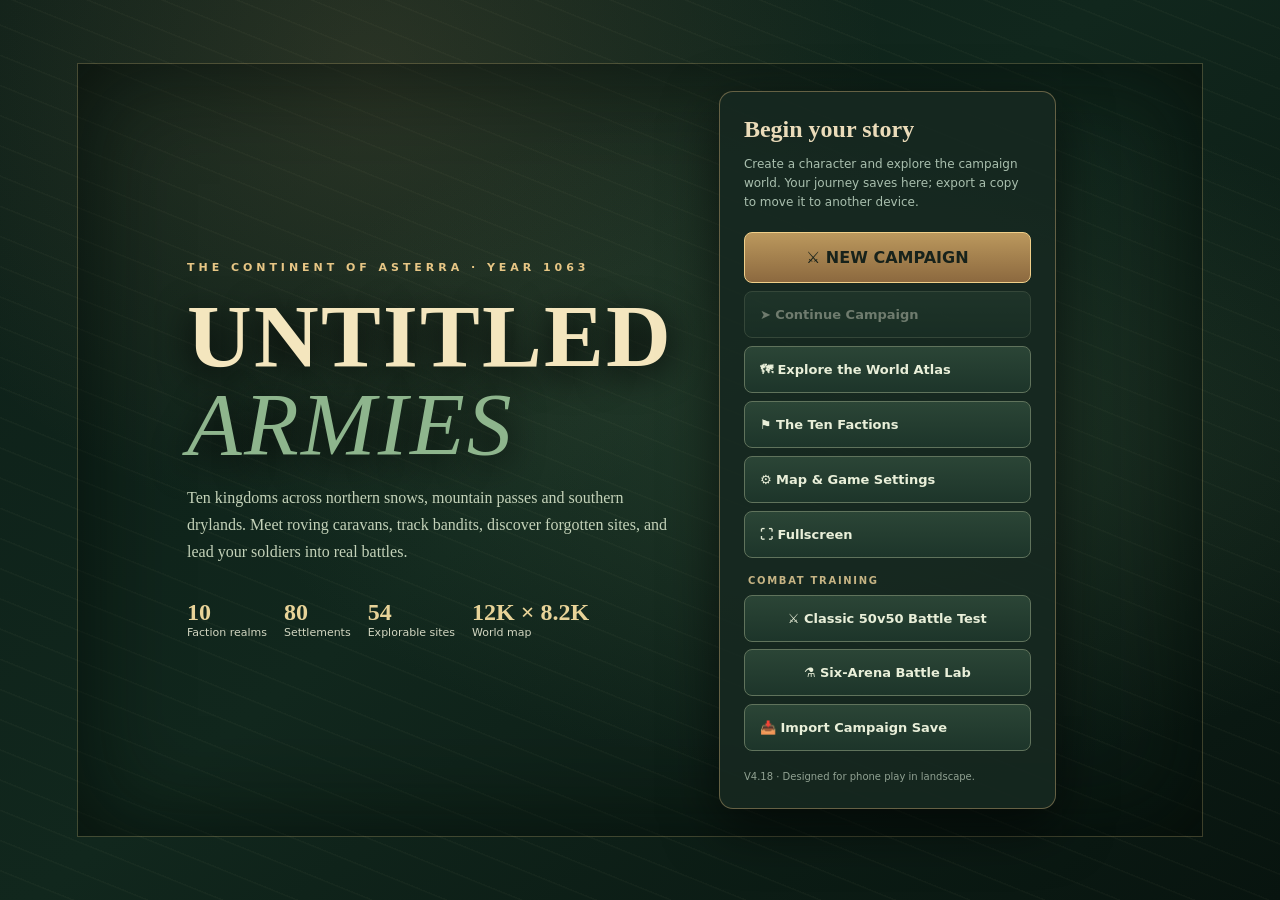
==== index.html @ dff5913a "V4.18 · index.html" ====
<!doctype html>
<html lang="en">
<head>
<meta charset="utf-8">
<meta name="viewport" content="width=device-width,initial-scale=1,maximum-scale=1,user-scalable=no,viewport-fit=cover">
<meta name="theme-color" content="#091512">
<meta name="description" content="Untitled Armies: a medieval campaign sandbox. Explore the vast continent of Asterra, meet ten factions, recruit and upgrade faction troops, and build your legend.">
<title>Untitled Armies — Asterra Campaign · V4.18</title>
<link rel="stylesheet" href="campaign.css?v=4.18">
</head>
<body>
<div id="rotateNotice" role="status" aria-live="polite">
 <div class="rotate-phone" aria-hidden="true">▱<span>↻</span></div>
 <strong>Turn your phone sideways</strong>
 <p>Untitled Armies is designed to be played in landscape.</p>
</div>
<div id="game" class="hidden">
 <header class="topbar">
   <div class="brand"><span class="crest">⚔</span><div><strong>UNTITLED ARMIES</strong><small>ASTERRA CAMPAIGN · V4.18</small></div></div>
  <div class="top-center">
   <div class="chip">📜 <b id="hudDay">Day 1 · 08:00</b></div>
   <div class="chip">⚑ <b id="hudRegion">Valdorian Kingdom</b></div>
   <div class="chip">⚔ <b id="hudParty">8/75</b></div>
   <div class="chip">🪙 <b id="hudGold">900</b></div>
   <div class="chip">🍞 <b id="hudFood">22</b></div>
  </div>
  <div class="actions">
   <button class="btn small" id="btnSidebar" title="Toggle character and army sidebar">☷</button>
   <button class="btn small" id="btnInspect" title="Toggle place information">⚑</button>
   <button class="btn small" id="btnSave">💾 Save</button>
   <button class="btn small" id="mapFullscreen" type="button" aria-label="Enter fullscreen" aria-pressed="false" title="Enter fullscreen">⛶</button>
   <button class="btn primary small" id="btnMenu">☰ Menu</button>
  </div>
 </header>
 <div class="layout">
  <aside id="sidebar" class="sidebar mobile-hide" aria-label="Your character and army">
   <div class="section-caption">THE TRAVELER</div>
   <div class="hero-card">
    <div class="hero-icon" id="charAvatar">⚜</div>
    <div class="hero-name" id="charName">Wanderer</div>
    <div class="hero-sub" id="charCulture">Level 1 · Kingdom of Valdoria</div>
    <div class="bar"><div class="bar-fill" id="healthBar"></div></div>
    <div class="hero-sub">Health <span id="healthLabel">100/100</span></div>
    <div class="statgrid">
     <div class="stat"><div class="stat-label">🪙 Denars</div><div class="stat-value" id="statGold">900</div></div>
     <div class="stat"><div class="stat-label">🍞 Provisions</div><div class="stat-value" id="statFood">22</div></div>
     <div class="stat"><div class="stat-label">⚑ Renown</div><div class="stat-value" id="statRenown">0</div></div>
     <div class="stat"><div class="stat-label">⚔ Troops</div><div class="stat-value" id="statParty">8</div></div>
     <div class="stat"><div class="stat-label">♥ Morale</div><div class="stat-value" id="statMorale">65</div></div>
    </div>
   </div>
   <button class="btn wide" id="btnCharacter">♙ Character</button>
   <button class="btn wide" id="btnParty">⚔ Manage Party & Upgrades</button>
   <button class="btn wide" id="btnFactions">🏰 Ten Kingdoms & Troop Trees</button>
   <div class="section-caption">YOUR ARMY</div>
   <ul id="partyRoster" class="party-list"></ul>
   <div class="section-caption">YOUR FIRST QUEST</div>
   <div class="eventbox"><b>📜 The road to renown</b><p id="questText">Recruit three volunteers.</p></div>
   <div class="section-caption">ACTIVE CONTRACTS</div><div id="contractsText" class="contract-minis">No contracts. Visit a town to find work.</div>
   <div class="section-caption">CHRONICLE</div>
   <ul class="log-list" id="logList"></ul>
   <p class="sidebar-note">Your soldiers retain their faction's troop templates. Founding your own faction and editing its troop tree will come in a future campaign update.</p>
  </aside>
  <main class="mapwrap" id="mapWrap" aria-label="Explorable continent map">
   <canvas id="worldCanvas" aria-label="Interactive map of Asterra. Tap a destination to travel, drag to pan, or pinch to zoom." role="img"></canvas>
   <div class="map-top">
    <div class="location-chip" id="mapCoordinates">Asterra · Explore the world</div>
    <div class="map-help">Click to select a city or set a route. Drag to pan. Scroll to zoom. <span class="keyhint">W</span><span class="keyhint">A</span><span class="keyhint">S</span><span class="keyhint">D</span> move.</div>
   </div>
   <div class="map-bottom" id="travelText">Tap to travel · Drag to pan · Pinch to zoom</div>
   <div class="map-controls">
    <button class="iconbtn" id="btnZoomIn" title="Zoom in">＋</button>
    <button class="iconbtn" id="btnZoomOut" title="Zoom out">−</button>
    <button class="iconbtn" id="btnCenter" title="Center on your character">◎</button>
    <button class="iconbtn" id="btnOverview" title="See the full continent">▦</button>
   </div>
  </main>
  <aside id="inspector" class="inspector mobile-hide" aria-label="Selected place or party">
   <div class="section-caption">THE LAND BEFORE YOU</div>
   <div id="inspectorContent"><h2>Welcome to Asterra</h2><p>Select a location to inspect it and travel there.</p></div>
   <div class="section-caption">CONTINENT MAP</div>
   <div id="minimapHolder"><canvas id="minimap" width="260" height="170" aria-label="Continent overview, click to move the camera"></canvas><div class="legend">Gold dot: you · Colored dots: faction capitals</div></div>
   <div class="section-caption">TIME & ORDERS</div>
    <div class="time-controls" aria-label="World time controls">
     <button class="btn" id="hudPause">▶ Wait here</button>
     <button class="btn speed-choice" data-speed="1" aria-label="Wait here at 1× speed" aria-pressed="false">1×</button><button class="btn speed-choice" data-speed="2" aria-label="Wait here at 2× speed" aria-pressed="false">2×</button><button class="btn speed-choice" data-speed="4" aria-label="Wait here at 4× speed" aria-pressed="false">4×</button>
    </div>
   <button class="btn" id="mapNearest">🏰 Nearest Settlement</button>
   <button class="btn" id="mapDiscover">✦ Nearby Discovery</button>
   <button class="btn" id="mapFaction">⚑ Faction Atlas</button>
   <p class="subtle">Click roaming parties to pursue them as they move. At close range, you can talk, trade or enter battle. Ruins, shrines and camps reward exploration.</p>
  </aside>
 </div>
 <div class="footer-hint">KINGDOM STANDING · LIVING ROADS · COMMAND ARMIES · PHONE LANDSCAPE · ASTERRA CAMPAIGN V4.18 · <a href="classic.html?v=4.18">Classic Combat</a> · <a href="lab.html">Battle Lab</a></div>
</div>
<div id="toast" class="toast hidden" role="status" aria-live="polite"></div>
<section id="screenMenu" class="overlay" aria-label="Main menu">
 <div class="menu-bg"></div>
 <div class="menu-screen">
  <div>
   <div class="menu-eyebrow">THE CONTINENT OF ASTERRA · YEAR 1063</div>
   <h1>UNTITLED<br><i>ARMIES</i></h1>
   <p class="menu-intro">Ten kingdoms across northern snows, mountain passes and southern drylands. Meet roving caravans, track bandits, discover forgotten sites, and lead your soldiers into real battles.</p>
   <div class="menu-summary">
    <div><strong>10</strong>Faction realms</div>
    <div><strong>80</strong>Settlements</div>
    <div><strong>54</strong>Explorable sites</div>
    <div><strong>12K × 8.2K</strong>World map</div>
   </div>
  </div>
  <div class="menu-box">
   <h2>Begin your story</h2>
   <p>Create a character and explore the campaign world. Your journey saves here; export a copy to move it to another device.</p>
   <button id="menuNew" class="btn primary">⚔ NEW CAMPAIGN</button>
   <button id="menuContinue" class="btn" disabled>➤ Continue Campaign</button>
   <button id="menuAtlas" class="btn">🗺 Explore the World Atlas</button>
   <button id="menuFactions" class="btn">⚑ The Ten Factions</button>
   <button id="menuOptions" class="btn">⚙ Map & Game Settings</button>
   <button id="menuFullscreen" class="btn" type="button" aria-pressed="false">⛶ Fullscreen</button>
   <div class="section-caption">COMBAT TRAINING</div>
   <a href="classic.html?v=4.18" class="btn" style="text-decoration:none;display:block;text-align:center;margin:7px 0">⚔ Classic 50v50 Battle Test</a>
   <a href="lab.html" class="btn" style="text-decoration:none;display:block;text-align:center;margin:7px 0">⚗ Six-Arena Battle Lab</a>
   <button id="menuImport" class="btn">📥 Import Campaign Save</button>
   <div class="menu-foot">V4.18 · Designed for phone play in landscape.</div>
  </div>
 </div>
</section>
<section id="screenCreate" class="overlay hidden" aria-label="Create your character">
 <div class="modal create-modal" role="dialog" aria-modal="true" aria-labelledby="createTitle">
  <header class="create-heading">
   <h2 id="createTitle">Create your character</h2>
   <button class="close" id="createCancel" type="button" aria-label="Back to menu">×</button>
  </header>
  <div class="create-layout">
   <div class="create-identity">
    <label for="newName">Name<input id="newName" type="text" maxlength="28" autocomplete="off" value="Wanderer"></label>
    <label for="newAge">Age<input id="newAge" type="number" inputmode="numeric" min="18" max="75" step="1" value="26"></label>
    <label class="create-wide" for="originSelect">Homeland<select id="originSelect"></select></label>
    <label class="create-wide" for="backgroundSelect">Background
     <select id="backgroundSelect">
      <option value="wanderer">Wanderer</option>
      <option value="soldier">Former Soldier</option>
      <option value="merchant">Merchant Apprentice</option>
     </select>
    </label>
   </div>
   <div class="create-appearance">
    <div class="create-preview">
     <div id="createPortrait" class="create-portrait-preview" aria-label="Portrait preview"></div>
     <small id="createPortraitAge"></small>
    </div>
    <div class="create-appearance-options">
     <label for="newSkin">Skin tone<select id="newSkin"></select></label>
     <label for="newHair">Hair color<select id="newHair"></select></label>
     <label for="newHairStyle">Hairstyle<select id="newHairStyle"></select></label>
    </div>
   </div>
  </div>
  <footer class="create-actions">
   <button class="btn" id="randomizeAppearance" type="button">Randomize appearance</button>
   <button class="btn primary" id="createStart" type="button">Enter the World ⚔</button>
  </footer>
 </div>
</section>
<section id="screenEncounter" class="overlay hidden" aria-label="Party encounter">
 <div class="modal encounter-modal" role="dialog" aria-modal="true" aria-labelledby="encounterName">
  <div class="smallcaps">THE ROADS OF ASTERRA · ENCOUNTER</div>
  <h2 id="encounterName">Travelers ahead</h2>
  <p id="encounterIntro">You have met another party on the road.</p>
  <div class="encounter-rosters" id="encounterRoster">
   <div class="encounter-army"><span class="smallcaps">YOUR COMPANY</span><strong id="encounterOwnCount">8 soldiers</strong><p id="encounterOwnDetail"></p></div>
   <div class="encounter-army hostile"><span class="smallcaps">THE OTHER PARTY</span><strong id="encounterEnemyCount">Bandits</strong><p id="encounterEnemyDetail"></p></div>
  </div>
  <dl id="encounterNobleDetails" class="encounter-noble-details" aria-label="Noble details" hidden>
   <div><dt>Role</dt><dd id="encounterNobleRole"></dd></div>
   <div><dt>Status</dt><dd id="encounterNobleStatus"></dd></div>
   <div><dt>Favor</dt><dd id="encounterNobleFavor"></dd></div>
  </dl>
  <div id="encounterDialogue" class="eventbox" role="status"><b>They await your decision.</b><p>Speak with them, fight, or leave.</p></div>
  <div class="encounter-actions">
   <button class="btn primary" id="encounterDeploy">◇ Plan deployment</button>
   <button class="btn danger" id="encounterFight">⚔ Quick Start</button>
   <button class="btn" id="encounterTalk">💬 Speak to their leader</button>
   <button class="btn" id="encounterNobleRoads" type="button" hidden>Ask about roads</button>
   <button class="btn" id="encounterTrade">🪙 Offer to trade</button>
   <button class="btn" id="encounterLeave">↩ Leave peacefully</button>
  </div>
 </div>
</section>
<section id="screenAftermath" class="overlay hidden" aria-label="Battle aftermath">
 <div class="modal">
  <div class="smallcaps">THE AFTERMATH · ASTERRA CAMPAIGN</div>
  <h2 id="aftermathTitle">The battle has ended</h2>
  <div id="aftermathDetails" class="eventbox"></div>
  <div class="modal-actions">
   <button class="btn primary" id="aftermathContinue">↩ Return to the Campaign Map</button>
   <button class="btn hidden" id="aftermathInn" type="button">Visit the inn</button>
  </div>
 </div>
</section>
<section id="screenAtlas" class="overlay hidden" aria-label="World Atlas">
 <div class="modal large atlas-modal">
  <button class="close" id="atlasClose" aria-label="Close world atlas">×</button>
  <div class="smallcaps">ASTERRA · THE NATURAL WORLD</div>
  <h2>A Continent Shaped by Climate &amp; History</h2>
  <p>The far north is cold, the central valleys are temperate, and the southern interior is warmer and drier. Mountains create rain shadows; rivers descend through the lowlands, and trade roads seek valleys and crossings.</p>
  <div class="atlas-frame"><canvas id="atlasCanvas" aria-label="Overview of Asterra, with ten factions, natural terrain, rivers and trade routes"></canvas></div>
  <div class="atlas-controls">
   <div class="atlas-hint">Colored banners mark faction capitals. Drag to pan; scroll to zoom. Roads follow valleys and river crossings.</div>
   <button class="btn small" id="atlasZoomIn" title="Zoom atlas in">＋</button>
   <button class="btn small" id="atlasZoomOut" title="Zoom atlas out">−</button>
   <button class="btn small" id="atlasReset" title="Show entire continent">◎ Full Map</button>
  </div>
 </div>
</section>
<section id="screenFactions" class="overlay hidden" aria-label="Faction encyclopedia">
 <div class="modal large">
  <button class="close" id="factionsClose" aria-label="Close factions">×</button>
  <div class="smallcaps">THE ATLAS OF ASTERRA</div>
  <h2>Ten realms. Ten military traditions.</h2>
  <p>Every realm begins at peace. Trade compacts, border incidents, alliances and wars can reshape the campaign over time. Select a faction to inspect its troops and foreign affairs.</p>
  <div id="factionGrid" class="factions-grid"></div>
  <div id="factionDetail" class="faction-details"></div>
 </div>
</section>
<section id="screenOptions" class="overlay hidden" aria-label="Map settings">
 <div class="modal">
  <button class="close" id="optionsClose" aria-label="Close map options">×</button>
  <h2>Map Settings</h2>
  <p>Choose how you see the world. Changes are saved with your current campaign.</p>
  <label class="switch">Faction borders <input type="checkbox" id="optBorders" checked></label>
  <label class="switch">Settlement labels <input type="checkbox" id="optLabels" checked></label>
  <label class="switch">Road networks <input type="checkbox" id="optRoads" checked></label>
  <label class="switch">Continent minimap <input type="checkbox" id="optMinimap" checked></label>
  <label class="switch">Follow your character while traveling <input type="checkbox" id="optFollow" checked></label>
  <div class="modal-actions"><button class="btn primary" id="optionsApply">Apply Settings</button></div>
 </div>
</section>
<section id="screenPause" class="overlay hidden" aria-label="Campaign menu">
 <div class="modal">
  <div class="smallcaps">PAUSED · UNTITLED ARMIES</div>
  <h2>Campaign Menu</h2>
  <p>Your journey pauses while this menu is open. Save, export or restore a backup, import a campaign from another device, adjust settings, or return to the title screen.</p>
  <div class="modal-actions"><button class="btn primary" id="pauseResume">▶ Resume Campaign</button><button class="btn" id="pauseSave">💾 Save Campaign</button></div>
  <div class="modal-actions"><button class="btn" id="exportSave">📤 Export Save</button><button class="btn" id="importSave">📥 Import Save</button></div>
  <div class="modal-actions"><button class="btn" id="restoreBackup">↶ Restore Previous Save</button><button class="btn" id="restoreOlderBackup">↶ Restore Older Backup</button></div>
  <div class="modal-actions"><button class="btn" id="pauseOptions">⚙ Map Settings</button><button class="btn" id="pauseMenu">🏰 Main Menu</button></div>
  <div class="eventbox"><b>Combat training</b><p>Practice with the same battle rules as your campaign.</p><a href="classic.html?v=4.18">Classic 50v50</a> · <a href="lab.html">Six-Arena Lab</a></div>
 </div>
</section>
<section id="screenParty" class="overlay hidden" aria-label="Your party">
 <div class="modal party-management-modal">
  <button class="close" id="partyClose" aria-label="Close party">×</button>
  <div class="smallcaps">YOUR COMPANIONS IN ARMS</div>
  <h2>Manage Party</h2>
  <div class="party-management-layout">
   <div id="partyModalContent" aria-label="Company readiness and troop training"></div>
   <section class="management-pane" id="partyPrisoners" aria-labelledby="partyPrisonersHeading" hidden>
    <h3 id="partyPrisonersHeading">Prisoners</h3>
    <div id="partyPrisonerList" class="management-list"></div>
    <p id="partyPrisonerNotice" class="management-notice" role="status"></p>
   </section>
  </div>
  <div class="modal-actions"><button class="btn" id="modalCharacter">♙ Character</button><button class="btn" id="modalArmory">⚒ Weapon designer</button></div>
 </div>
</section>
<section id="screenArmory" class="overlay hidden" aria-label="Weapon designer">
 <div class="modal armory-modal" role="dialog" aria-modal="true" aria-labelledby="armoryHeading">
  <button class="close" id="armoryClose" type="button" aria-label="Close weapon designer">×</button>
  <h2 id="armoryHeading">Weapon designer</h2>
  <div class="armory-layout">
   <div class="armory-fields">
    <label>Realm<select id="armoryFaction"></select></label>
    <label>Troop type<select id="armoryTier"></select></label>
    <label>Weapon<select id="armoryWeapon"></select></label>
    <label>Style<select id="armoryStyle"></select></label>
    <label class="armory-name">Name<input id="armoryName" maxlength="32" autocomplete="off" placeholder="Use the weapon name"></label>
   </div>
   <div class="armory-preview" id="armoryPreview" aria-live="polite"></div>
  </div>
  <div class="modal-actions">
   <button class="btn" id="armoryGenerate" type="button">Generate</button>
   <button class="btn" id="armoryReset" type="button">Restore standard</button>
   <button class="btn primary" id="armorySave" type="button">Assign weapon</button>
  </div>
 </div>
</section>
<section id="screenCharacter" class="overlay hidden" aria-label="Character information">
 <div class="modal">
  <button class="close" id="characterClose" aria-label="Close character">×</button>
  <div class="smallcaps">THE MAKING OF A LEGEND</div>
  <h2>Character</h2>
  <div id="characterModalContent"></div>
  <section id="characterForgedWeapons" class="smithy-arsenal" aria-label="Custom weapons" hidden></section>
  <div class="modal-actions"><button class="btn" id="modalParty">⚔ Army & Upgrades</button></div>
 </div>
</section>
<section id="screenTown" class="overlay hidden" aria-label="Settlement visit">
 <div class="modal large town-modal" role="dialog" aria-modal="true" aria-labelledby="townName" aria-describedby="townDescription">
  <header class="town-heading">
   <div class="town-title-block"><div class="smallcaps" id="townFaction">SETTLEMENT</div><h2 id="townName">Town</h2></div>
   <button class="btn primary" id="townLeave" type="button">↩ Return to the road</button>
  </header>
  <p id="townDescription" class="subtle town-description"></p>
  <nav class="town-nav" role="tablist" aria-orientation="horizontal" aria-label="Town activities">
   <button class="town-nav-button is-active" id="townTabOverview" type="button" data-town-view="overview" role="tab" aria-selected="true" aria-controls="townPanelOverview">🏘 Overview</button>
   <button class="town-nav-button" id="townTabMarket" type="button" data-town-view="market" role="tab" aria-selected="false" aria-controls="townPanelMarket" tabindex="-1">🛒 Market</button>
   <button class="town-nav-button" id="townTabSmithy" type="button" data-town-view="smithy" role="tab" aria-selected="false" aria-controls="townPanelSmithy" tabindex="-1" hidden>⚒ Smithy</button>
   <button class="town-nav-button" id="townTabInn" type="button" data-town-view="inn" role="tab" aria-selected="false" aria-controls="townPanelInn" tabindex="-1">🍺 Inn</button>
   <button class="town-nav-button" id="townTabGarrison" type="button" data-town-view="garrison" role="tab" aria-selected="false" aria-controls="townPanelGarrison" tabindex="-1">🛡 Garrison</button>
   <button class="town-nav-button" id="townTabContracts" type="button" data-town-view="contracts" role="tab" aria-selected="false" aria-controls="townPanelContracts" tabindex="-1">📜 Contracts</button>
   <button class="town-nav-button" id="townTabNews" type="button" data-town-view="news" role="tab" aria-selected="false" aria-controls="townPanelNews" tabindex="-1">🗞 Local news</button>
  </nav>
  <div class="town-content">
   <section class="town-panel is-active" id="townPanelOverview" data-town-panel="overview" role="tabpanel" aria-labelledby="townTabOverview">
    <div class="town-overview">
     <section id="townPeople" aria-labelledby="townPeopleHeading" hidden>
      <h3 id="townPeopleHeading">People here</h3>
      <div id="townPeopleList" class="town-people-list"></div>
      <p id="townPeopleDialogue" class="town-people-dialogue" role="status"></p>
     </section>
     <div class="town-overview-services">
      <div class="town-services-heading"><h3>Town square</h3><span>Time stands still while you are here.</span></div>
      <div class="town-services" id="townServices" aria-label="Town square actions"></div>
     </div>
    </div>
   </section>
   <section class="town-panel" id="townPanelMarket" data-town-panel="market" role="tabpanel" aria-labelledby="townTabMarket" hidden>
    <div class="town-destination-heading"><div class="smallcaps market-caption">LOCAL MARKET</div><p>Buy or sell supplies, equipment and local resources. Caravans shift stock; shortages raise prices.</p></div>
    <div class="town-market-layout">
     <section class="management-pane" id="townWorkshop" aria-labelledby="townWorkshopHeading" hidden>
      <h3 id="townWorkshopHeading">Workshops</h3>
      <div id="townWorkshopList" class="management-list"></div>
      <p id="townWorkshopNotice" class="management-notice" role="status"></p>
     </section>
     <div class="town-shop" id="townShop" aria-label="Items for sale"></div>
    </div>
   </section>
   <section class="town-panel" id="townPanelSmithy" data-town-panel="smithy" role="tabpanel" aria-labelledby="townTabSmithy" hidden>
    <div id="townSmithy" class="town-smithy"></div>
   </section>
   <section class="town-panel" id="townPanelInn" data-town-panel="inn" role="tabpanel" aria-labelledby="townTabInn" hidden>
    <div class="town-destination-heading"><div class="smallcaps">THE INN</div></div>
   <div class="town-service-summary" id="townInnSummary" aria-label="Party condition at the inn"></div>
    <div class="town-panel-actions" id="townInnAction" aria-label="Inn services"></div>
   </section>
   <section class="town-panel" id="townPanelGarrison" data-town-panel="garrison" role="tabpanel" aria-labelledby="townTabGarrison" hidden>
    <div class="town-destination-heading"><div class="smallcaps">THE GARRISON</div></div>
    <div class="town-garrison-layout">
     <div class="town-garrison-main">
      <div class="town-service-summary" id="townGarrisonSummary" aria-label="Garrison and recruitment details"></div>
      <div class="town-panel-actions" id="townGarrisonAction" aria-label="Recruitment services"></div>
     </div>
     <section class="management-pane" id="townPrisoners" aria-labelledby="townPrisonersHeading" hidden>
      <h3 id="townPrisonersHeading">Prisoners</h3>
      <div id="townPrisonerList" class="management-list"></div>
      <p id="townPrisonerNotice" class="management-notice" role="status"></p>
     </section>
    </div>
   </section>
   <section class="town-panel" id="townPanelContracts" data-town-panel="contracts" role="tabpanel" aria-labelledby="townTabContracts" hidden>
    <div class="town-destination-heading"><div class="smallcaps contract-board-title contract-caption">CONTRACT BOARD</div><p>Take on work from local patrons and earn coin, experience, and renown.</p></div>
    <div id="townContracts" class="contract-list" aria-label="Available contracts"></div>
   </section>
   <section class="town-panel" id="townPanelNews" data-town-panel="news" role="tabpanel" aria-labelledby="townTabNews" hidden>
    <div class="town-destination-heading"><div class="smallcaps">GOSSIP &amp; RUMORS</div><p id="townNewsText">Ask around for reports from nearby roads and settlements.</p></div>
    <div class="town-panel-actions" id="townNewsAction" aria-label="Local news services"></div>
   </section>
  </div>
 </div>
</section>
<div class="mobile-timebar" aria-label="Time controls">
 <button id="mobilePause" aria-label="Wait here">▶</button><button class="speed-choice" data-speed="1" aria-label="Wait here at 1× speed" aria-pressed="false">1×</button><button class="speed-choice" data-speed="2" aria-label="Wait here at 2× speed" aria-pressed="false">2×</button><button class="speed-choice" data-speed="4" aria-label="Wait here at 4× speed" aria-pressed="false">4×</button>
</div>
<input id="importSaveFile" type="file" accept="application/json,.json" hidden>
<script src="world-data.js?v=4.10"></script>
<script src="map-painter.js?v=4.10"></script>
<script src="battle-forge.js?v=4.18"></script>
<script src="campaign-armory.js?v=4.18"></script>
<script src="campaign-smithy-ui.js?v=4.18"></script>
<script src="campaign-nobles.js?v=4.18"></script>
<script src="campaign-characters.js?v=4.18"></script>
<script src="campaign-character-ui.js?v=4.18"></script>
<script src="campaign-prisoners.js?v=4.18"></script>
<script src="campaign-workshops.js?v=4.18"></script>
<script src="campaign.js?v=4.18"></script>
</body>
</html>
---- campaign.css ----
:root{color-scheme:dark;--bg:#091512;--panel:#11231e;--panel2:#1b3128;--line:#476553;--gold:#dec38a;--paper:#edf0df;--muted:#9dae9c;--accent:#a8d3a3;--danger:#d89885}
*{box-sizing:border-box}html,body{height:100%;margin:0;overflow:hidden;background:var(--bg);color:var(--paper);font-family:Inter,system-ui,-apple-system,Segoe UI,sans-serif}button,input,select{font:inherit}button{cursor:pointer;color:inherit}a{color:#f1d898}button:focus-visible,input:focus-visible,select:focus-visible{outline:2px solid #edcf8b;outline-offset:2px}.hidden{display:none!important}
#game{height:100dvh;display:flex;flex-direction:column;min-height:0;background:#0d1c16}.topbar{min-height:66px;flex:none;display:flex;align-items:center;gap:14px;padding:10px 19px;border-bottom:1px solid #405847;background:linear-gradient(110deg,#172d25,#0f211c);box-shadow:0 5px 22px #0005;z-index:10}.brand{display:flex;align-items:center;gap:10px;min-width:210px}.crest{font:32px Georgia,serif;color:var(--gold);text-shadow:0 3px 10px #e4c67a55}.brand strong{display:block;font:700 17px Georgia,serif;letter-spacing:.07em}.brand small{display:block;color:#b0c3ad;font:11px system-ui;letter-spacing:.10em}.top-center{display:flex;gap:8px;align-items:center;flex:1;min-width:0;justify-content:center;flex-wrap:wrap}.chip{font-size:12px;white-space:nowrap;border:1px solid #4c6654;border-radius:7px;background:#21372c;padding:8px 11px}.chip b{color:#fae5ae}.actions{display:flex;gap:7px}.btn,.iconbtn{border:1px solid #60735c;background:linear-gradient(#2b4536,#1d352a);color:#e9efd9;border-radius:8px;padding:10px 12px;font-size:12px;font-weight:700;transition:border-color .15s,background .15s,transform .1s}.btn:hover,.iconbtn:hover{border-color:#e2c78e;background:#304b38}.btn:active,.iconbtn:active{transform:translateY(1px)}.btn.primary{background:linear-gradient(#bb985d,#8c693f);border-color:#f0cf89;color:#17221b}.btn.primary:hover{background:#d4ac6a}.btn.danger{border-color:#88574e}.btn.small{padding:7px 9px}.btn:disabled{opacity:.42;cursor:not-allowed}.iconbtn{min-width:37px;font-size:16px;padding:8px}
.layout{min-height:0;flex:1;display:grid;grid-template-columns:248px minmax(0,1fr) 302px}.sidebar,.inspector{overflow:auto;background:linear-gradient(170deg,#172c23,#10221b);border-right:1px solid #4a624e;padding:15px 12px;scrollbar-width:thin;scrollbar-color:#53745d transparent}.inspector{border-right:0;border-left:1px solid #4a624e}.section-caption{font-size:10px;font-weight:800;color:#c6b484;letter-spacing:.17em;margin:17px 4px 9px}.section-caption:first-child{margin-top:2px}.hero-card{padding:14px 12px;background:radial-gradient(circle at 86% 0%,#53715555,transparent 65%),linear-gradient(#2d4131,#1d3329);border:1px solid #6c8268;border-radius:12px}.hero-icon{width:59px;height:59px;background:#526c51;border:2px solid #decc9c;border-radius:50%;display:grid;place-items:center;font-size:31px;box-shadow:inset 0 0 0 5px #263c30}.hero-name{font:700 19px Georgia,serif;margin:9px 0 3px}.hero-sub{color:#bfd2bd;font-size:11px}.statgrid{display:grid;grid-template-columns:1fr 1fr;gap:8px;margin-top:13px}.stat{padding:9px;border-radius:9px;border:1px solid #4d6350;background:#101f19}.stat-label{font-size:10px;color:#adbea9}.stat-value{font-size:17px;font-weight:800;color:#f5e1af;margin-top:2px}.bar{height:7px;background:#081713;border-radius:9px;overflow:hidden;margin:8px 0 3px}.bar-fill{height:100%;background:linear-gradient(90deg,#5caa73,#d7d27a);width:100%}
.sidebar button.wide{width:100%;text-align:left;margin:3px 0}.party-list,.log-list{padding:0;margin:0;list-style:none}.party-list li{display:flex;align-items:center;gap:7px;justify-content:space-between;background:#203529;border:1px solid #395645;border-radius:8px;padding:9px 8px;font-size:11px;margin-bottom:5px}.party-list small{color:#aebfae}.log-list li{padding:6px 3px;border-bottom:1px solid #33483b;color:#b6c7b2;font-size:11px;line-height:1.45}.sidebar-note{color:#b3c2ad;font-size:11px;line-height:1.5}
.mapwrap{position:relative;overflow:hidden;background:#274338;min-width:0;touch-action:none;isolation:isolate}#worldCanvas{display:block;width:100%;height:100%;cursor:crosshair;touch-action:none}.map-top{position:absolute;top:11px;left:12px;right:12px;display:flex;gap:8px;justify-content:space-between;pointer-events:none}.map-top>*{pointer-events:auto}.location-chip{background:#10231eea;border:1px solid #b7bf9465;backdrop-filter:blur(8px);padding:10px 12px;border-radius:10px;font:600 12px system-ui;box-shadow:0 4px 12px #0005}.map-help{max-width:325px;background:#11241dcc;color:#d7e8d2;padding:8px 11px;border:1px solid #66816877;border-radius:9px;font-size:11px}.map-controls{position:absolute;right:13px;bottom:14px;display:flex;flex-direction:column;gap:6px}.map-controls .iconbtn{background:#14271edf;box-shadow:0 3px 10px #0005}.map-bottom{position:absolute;left:12px;bottom:14px;background:#10231ee3;padding:8px 12px;border-radius:8px;border:1px solid #74836a66;font-size:11px;max-width:57%;box-shadow:0 4px 15px #0006}.map-bottom b{color:#ffdda3}#minimap{display:block;width:100%;aspect-ratio:1.55;border-radius:9px;background:#223b31;border:1px solid #708e6c;cursor:crosshair}.legend{font-size:10px;color:#b8cbad;margin:7px 0}.inspector h2{font:700 23px Georgia,serif;margin:6px 0}.inspector h3{font:700 15px Georgia,serif;color:#e3d3a4}.inspector p{color:#c9d9c7;font-size:12px;line-height:1.6}.banner-strip{height:6px;border-radius:4px;margin:5px 0 14px}.subtle{color:var(--muted)!important}.eventbox{border:1px solid #586b55;background:#1c3025;border-radius:11px;padding:12px;margin:13px 0}.eventbox b{color:#ead19d}.inspector .btn{width:100%;margin:4px 0;text-align:left}.smallcaps{color:#e6cc94;font-size:10px;font-weight:800;letter-spacing:.14em}.keyhint{display:inline-block;padding:2px 5px;background:#2c4236;border-radius:4px;border:1px solid #58715a;font-size:10px}.statuspill{font-size:10px;padding:4px 7px;background:#264431;border-radius:20px;border:1px solid #668869}
.map-top>.location-chip,.map-top>.map-help,.map-bottom{pointer-events:none}
.toast{position:fixed;z-index:220;left:50%;bottom:24px;transform:translateX(-50%);background:#14271df5;padding:12px 17px;border:1px solid #d8bf84;border-radius:10px;box-shadow:0 8px 35px #000a;font-size:12px;text-align:center;max-width:calc(100vw - 40px);pointer-events:none}
.overlay{position:fixed;inset:0;z-index:200;display:flex;align-items:center;justify-content:center;background:#050d0be8;padding:18px;overflow:auto;backdrop-filter:blur(8px)}.menu-bg{position:absolute;inset:0;background:radial-gradient(ellipse at 68% 48%,#516e4d44,transparent 52%),radial-gradient(ellipse at 29% 8%,#ac86592c,transparent 40%),repeating-linear-gradient(22deg,transparent 0 26px,#e2dca108 27px 28px),linear-gradient(140deg,#0d1f18,#11271d 47%,#08140f);pointer-events:none}.menu-bg:after{content:"";position:absolute;inset:7% 6%;border:1px solid #c9ad7145;box-shadow:inset 0 0 100px #030905b0}.menu-screen{position:relative;width:min(970px,100%);display:grid;grid-template-columns:1.1fr .9fr;gap:46px;align-items:center;padding:32px}.menu-eyebrow{color:#e7c685;font-size:11px;letter-spacing:.36em;font-weight:800}.menu-screen h1{font:700 clamp(52px,7vw,94px)/.98 Georgia,serif;letter-spacing:.025em;color:#f4e6be;text-shadow:0 8px 35px #000; margin:18px 0 16px}.menu-screen h1 i{display:block;color:#8eb58d;font-weight:400}.menu-intro{font:16px/1.7 Georgia,serif;color:#c4d2b9;max-width:520px}.menu-summary{display:flex;gap:17px;flex-wrap:wrap;margin-top:33px;color:#d1d5c0;font-size:11px}.menu-summary strong{display:block;font:700 24px Georgia,serif;color:#e8d398}.menu-box{border:1px solid #99885e9b;background:#162820e8;padding:24px;border-radius:14px;box-shadow:0 18px 54px #0009}.menu-box h2{font:700 24px Georgia,serif;color:#eadbb9;margin:0 0 5px}.menu-box p{font-size:12px;color:#a9bfae;line-height:1.6;margin-bottom:20px}.menu-box .btn{display:block;width:100%;padding:15px;margin:8px 0;text-align:left;font-size:13px}.menu-box .btn.primary{text-align:center;font-size:16px}.menu-foot{margin-top:18px;color:#91a293;font-size:10px;line-height:1.5}
.modal{position:relative;width:min(600px,100%);max-height:min(90vh,850px);overflow:auto;padding:25px;border-radius:14px;border:1px solid #a99464;background:linear-gradient(#23372b,#12271f);box-shadow:0 16px 85px #000c}.modal.large{width:min(920px,100%)}.modal h2{font:700 28px Georgia,serif;color:#f1dfb7;margin:0 0 12px}.modal p{font-size:12px;line-height:1.6;color:#cad5c1}.modal label{display:block;font-size:11px;font-weight:750;color:#dfd19e;margin:14px 0 6px}.modal input,.modal select{width:100%;background:#0c2119;border:1px solid #698068;color:#eef4e7;border-radius:8px;padding:11px}.modal-actions{display:flex;gap:10px;margin-top:20px;flex-wrap:wrap}.modal-actions .btn{flex:1}.close{float:right;border:0;background:#344c3b;border-radius:7px;padding:5px 9px;font-size:20px}
.factions-grid{display:grid;grid-template-columns:repeat(2,minmax(0,1fr));gap:9px;max-height:54vh;overflow:auto;padding:2px}.faction-card{text-align:left;background:#1e3329;border:1px solid #526951;border-radius:10px;padding:11px;display:flex;gap:11px;align-items:flex-start}.faction-card:hover,.faction-card.selected{border-color:#e8c889;background:#304333}.faction-flag{display:flex;align-items:center;justify-content:center;flex:none;font:700 27px Georgia,serif;color:#ffedd6;border:1px solid #fff8;width:43px;height:49px;clip-path:polygon(0 0,100% 0,100% 78%,50% 100%,0 78%);text-shadow:0 2px 4px #0009}.faction-card strong{font:700 14px Georgia,serif}.faction-card small{display:block;color:#bbc6b8;font-size:11px;margin-top:4px}.faction-details{border:1px solid #546c56;border-radius:9px;margin:13px 0;padding:13px;background:#142b20}.faction-details h3{font:700 18px Georgia,serif;margin:0 0 6px}.trooptree{display:grid;grid-template-columns:repeat(3,1fr);gap:6px;font-size:11px}.trooptree div{background:#283a2f;padding:9px 6px;border-radius:7px;text-align:center;border:1px solid #526b55}.trooptree small{display:block;color:#b3c3b6;font-size:9px;margin:4px 0}.switch{display:flex;align-items:center;justify-content:space-between;padding:9px 0;border-bottom:1px solid #3e5744;font-size:12px}.switch input{width:auto!important;accent-color:#c8b175}
#screenFactions,#screenOptions,#screenCreate,#screenPause,#screenParty,#screenCharacter{z-index:230}
#screenMenu{z-index:210}.footer-hint{font-size:10px;color:#a5b9a6;text-align:center;padding:8px;border-top:1px solid #365040;background:#12251d}
@media(max-width:1060px){.layout{grid-template-columns:196px minmax(0,1fr) 246px}.top-center{justify-content:flex-start}.brand{min-width:190px}.sidebar,.inspector{padding:10px 8px}.menu-screen{gap:20px;padding:15px}}
@media(orientation:landscape) and (min-width:1025px){
 .layout{grid-template-columns:var(--sidebar-width,248px) minmax(0,1fr) var(--inspector-width,302px)}
 .layout:has(.sidebar.desktop-hide){--sidebar-width:0px}
 .layout:has(.inspector.desktop-hide){--inspector-width:0px}
 .layout .desktop-hide{display:none}
 .sidebar{grid-column:1}
 .mapwrap{grid-column:2}
 .inspector{grid-column:3}
}
@media(orientation:landscape) and (min-width:1025px) and (max-width:1060px){
 .layout{--sidebar-width:196px;--inspector-width:246px}
}
@media(max-width:770px){.layout{grid-template-columns:minmax(0,1fr)}.sidebar,.inspector{position:absolute;z-index:35;top:67px;bottom:36px;width:min(280px,82vw);box-shadow:0 12px 30px #000a}.sidebar{left:0}.inspector{right:0}.sidebar.mobile-hide,.inspector.mobile-hide{display:none}.topbar{min-height:60px;padding:6px 10px;gap:5px}.brand{min-width:0;flex:1}.brand strong{font-size:13px}.brand small{font-size:9px}.crest{font-size:24px}.top-center{display:none}.topbar .btn{padding:8px}.map-help{display:none}.map-top{top:5px;left:5px}.map-bottom{left:7px;bottom:8px;max-width:65%;font-size:10px}.map-controls{right:6px;bottom:8px}.menu-screen{grid-template-columns:1fr;gap:14px;max-width:540px}.menu-screen h1{font-size:56px}.menu-screen{padding:12px}.menu-box{padding:16px}.factions-grid{grid-template-columns:1fr}.footer-hint{font-size:9px}}
@media(max-height:660px){.menu-screen h1{font-size:49px}.menu-screen{gap:9px}.menu-intro{font-size:13px}.menu-box .btn{padding:10px;margin:5px 0}.menu-summary{margin-top:13px}.modal{padding:15px}}

/* Geographic overview is the same canvas renderer as the campaign itself. */
.atlas-modal{width:min(1100px,100%);padding:22px}
.atlas-modal h2{margin:4px 0 7px}
.atlas-modal>p{margin:0 0 13px}
.atlas-frame{height:min(60vh,610px);min-height:260px;border:1px solid #9a936c;
 background:#244b55;border-radius:11px;overflow:hidden;position:relative;box-shadow:inset 0 0 40px #030e1066}
#atlasCanvas{display:block;width:100%;height:100%;cursor:grab;touch-action:none}
#atlasCanvas:active{cursor:grabbing}
.atlas-controls{display:flex;align-items:center;gap:8px;flex-wrap:wrap;margin-top:10px}
.atlas-hint{font-size:11px;color:#b7c4b1;line-height:1.5;flex:1;min-width:220px}
.atlas-controls .btn{flex:none}
@media(max-width:770px){.atlas-modal{padding:12px}.atlas-frame{height:48vh;min-height:250px}}

/* V4.2: readable Bannerlord-style encounters and compact aftermath. */
.encounter-modal{width:min(770px,100%);background:linear-gradient(145deg,#344333,#182820 62%,#10241e);border-color:#baaa78;box-shadow:0 16px 100px #000e}
.encounter-modal h2{font:700 clamp(25px,4vw,37px) Georgia,serif;letter-spacing:.01em;margin:6px 0}
.encounter-rosters{display:grid;grid-template-columns:repeat(2,minmax(0,1fr));gap:12px;margin:17px 0}
.encounter-army{border-radius:12px;background:#1a3528;border:1px solid #74866d;padding:16px;min-height:120px}
.encounter-army.hostile{background:#3b2724;border-color:#a16d5c}
.encounter-army strong{display:block;font:700 22px Georgia,serif;color:#ecd8a5;margin:9px 0 4px}
.encounter-army p{font-size:12px;color:#c2cbbb;margin:0}
.encounter-modal #encounterDialogue{min-height:90px}
.encounter-actions{display:grid;grid-template-columns:repeat(2,minmax(0,1fr));gap:8px}
.encounter-actions .btn{width:100%;text-align:left;padding:13px 12px}
.encounter-actions #encounterLeave{grid-column:1/-1;text-align:center}
.encounter-actions .btn.danger{background:#6c302a;border-color:#bc7965;color:#f9d6bd}
.encounter-actions .btn.danger:hover{background:#8e4035}
.encounter-modal [hidden]{display:none!important}
.encounter-noble-details{display:grid;grid-template-columns:1.2fr 1.25fr minmax(65px,.6fr);gap:6px;margin:8px 0}
.encounter-noble-details div{min-width:0;border:1px solid #7e805d;border-radius:8px;background:#243b2d;padding:7px 8px}
.encounter-noble-details dt{color:#b8cbb6;font-size:10px}
.encounter-noble-details dd{margin:2px 0 0;color:#f1d9a0;font-size:12px;font-weight:750;overflow-wrap:anywhere}
#screenEncounter .encounter-modal:has(#encounterNobleDetails:not([hidden])) .encounter-actions{grid-template-columns:repeat(3,minmax(0,1fr))}
#screenEncounter .encounter-modal:has(#encounterNobleDetails:not([hidden])) .encounter-actions .btn{min-height:44px;text-align:center}
#screenEncounter .encounter-modal:has(#encounterNobleDetails:not([hidden])) #encounterLeave{grid-column:auto}
.world-landmark-label{color:#f7dbb3}
@media(max-width:600px){.encounter-rosters{gap:7px}.encounter-army{min-height:110px;padding:10px}.encounter-army strong{font-size:17px}.encounter-actions{grid-template-columns:1fr}.encounter-actions .btn{padding:10px}}
/* Campaign 4.4: town market, character inventory, and thumb-friendly controls. */
.time-controls{display:grid;grid-template-columns:repeat(4,minmax(0,1fr));gap:5px;margin:5px 0}.time-controls .btn{padding:8px 5px;text-align:center}.speed-choice.selected{border-color:#f0cf89;background:#876e43;color:#fff2c9;box-shadow:0 0 0 1px #f0cf8944}
.mobile-timebar{display:none}
.town-modal{max-width:840px}.town-heading{display:flex;justify-content:space-between;align-items:center;gap:12px}.town-heading h2{margin:5px 0 0}.town-services{display:grid;grid-template-columns:repeat(2,minmax(0,1fr));gap:7px;margin:15px 0 22px}.town-services .btn{text-align:left}.town-shop{display:grid;grid-template-columns:repeat(2,minmax(0,1fr));gap:8px;margin-top:10px}.shop-item{display:flex;align-items:center;gap:9px;min-width:0;padding:9px;border:1px solid #405b48;border-radius:9px;background:#14271d}.shop-icon{font-size:21px}.shop-item>span:nth-child(2){flex:1;min-width:0}.shop-item b,.shop-item small{display:block}.shop-item b{font-size:12px}.shop-item small{color:#9daf9b;font-size:10px;margin-top:3px}.shop-item .btn{white-space:nowrap}.attributes{display:grid;grid-template-columns:repeat(2,minmax(0,1fr));gap:6px}.attribute{display:flex;align-items:center;gap:8px;padding:8px;border:1px solid #405a48;border-radius:8px;background:#12241b}.attribute b{flex:1;font-size:12px}.attribute strong{color:#f2dfae}.attribute .btn{padding:5px 8px}.gear-slots{display:grid;grid-template-columns:repeat(2,minmax(0,1fr));gap:6px}.gear-slot{display:flex;flex-direction:column;gap:4px;padding:8px;border:1px solid #536a53;border-radius:8px;background:#1d3327}.gear-slot small{color:#abbba8;font-size:10px}.inventory-list{display:grid;gap:5px}.inventory-item{display:flex;align-items:center;justify-content:space-between;gap:8px;padding:7px 8px;border-bottom:1px solid #334b3a;font-size:12px}.inventory-item small{color:#bbcaaf}.inventory-item .btn{flex:none}
@media(max-width:770px){.time-controls{grid-template-columns:repeat(4,1fr)}.time-controls .btn{font-size:11px;padding:8px 3px}.town-modal{padding:16px 12px}.town-services{grid-template-columns:1fr 1fr}.town-services .btn{font-size:11px;padding:10px 8px}.town-shop{grid-template-columns:1fr}.shop-item{padding:8px}.town-heading .btn{font-size:11px;padding:9px 8px}.mobile-timebar{position:fixed;z-index:90;left:50%;bottom:max(8px,env(safe-area-inset-bottom));transform:translateX(-50%);display:none;gap:4px;padding:5px;border:1px solid #738a68;background:#10231dec;border-radius:13px;box-shadow:0 4px 20px #0009}.mobile-timebar button{min-width:41px;min-height:37px;border:1px solid #46614d;border-radius:8px;background:#20372a;color:#f0e2b6;font:800 12px system-ui;touch-action:manipulation}.mobile-timebar button.selected{background:#876e43;border-color:#f0cf89}.attributes{gap:4px}.attribute{padding:7px}.gear-slots{grid-template-columns:1fr 1fr}#game:not(.hidden)~.mobile-timebar{display:flex}}
@media(max-width:380px){.town-services{grid-template-columns:1fr}.town-heading{align-items:flex-start}.town-heading .btn{max-width:130px;white-space:normal}.statgrid{gap:5px}.attribute b{font-size:11px}}
.contract-list,.perk-list{display:grid;gap:7px}.contract-card,.perk-card{display:flex;align-items:center;justify-content:space-between;gap:10px;padding:9px;border:1px solid #48634d;border-radius:9px;background:#172c21}.contract-card>div,.perk-card>div{min-width:0;flex:1}.contract-card b,.perk-card b,.contract-card small,.perk-card small{display:block}.contract-card small,.perk-card small,.contract-mini small{color:#aebdaa;font-size:10px;line-height:1.45;margin-top:3px}.contract-card>span{font-size:9px;color:#c7d8a7;letter-spacing:.08em}.contract-card.active{border-color:#8a875b;background:#293328}.contract-board-title{margin-top:20px}.contract-minis{display:grid;gap:7px;color:#b5c6b2;font-size:11px}.contract-mini{padding:8px;border:1px solid #374f3d;border-radius:8px;background:#15271e}.contract-mini b,.contract-mini small{display:block}.perk-card{align-items:flex-start}.perk-card .btn{flex:none}.inventory-item small{display:block;margin-top:2px}
@media(max-width:770px){.contract-card,.perk-card{padding:8px}.contract-card .btn,.perk-card .btn{padding:7px;font-size:10px}.town-modal{max-height:92dvh}.town-shop{max-height:30dvh;overflow:auto}.contract-list{max-height:27dvh;overflow:auto}}

/* V4.7 phone-first landscape campaign layout. */
#rotateNotice{display:none;position:fixed;inset:0;z-index:1000;align-items:center;justify-content:center;flex-direction:column;gap:13px;padding:24px;text-align:center;background:radial-gradient(ellipse at center,#21392c,#08130f 72%);color:#f3e7c8}
.rotate-phone{position:relative;font-size:66px;line-height:1;color:#dfc58d;transform:rotate(90deg)}
.rotate-phone span{position:absolute;top:-17px;right:-24px;font:700 26px system-ui}
#rotateNotice strong{font:700 22px Georgia,serif}
#rotateNotice p{max-width:300px;margin:0;color:#afc1ae;font-size:13px}
@media(orientation:portrait){#rotateNotice{display:flex}}
@media(orientation:landscape) and (max-width:1024px){
 html,body{height:100%;min-height:100%;overscroll-behavior:none}
 #game{height:100dvh;height:100svh}
 .topbar{height:48px;min-height:48px;padding:3px max(6px,env(safe-area-inset-right)) 3px max(6px,env(safe-area-inset-left));gap:5px}
 .brand{min-width:0;flex:0 0 auto;gap:5px}.crest{font-size:20px}.brand strong{font-size:11px;letter-spacing:.035em}.brand small{display:none}
 .top-center{display:flex;flex:1;justify-content:flex-start;flex-wrap:nowrap;gap:3px;overflow-x:auto;overscroll-behavior-x:contain;scrollbar-width:none}
 .top-center::-webkit-scrollbar{display:none}.chip{flex:none;padding:5px 6px;font-size:9px;border-radius:6px}.chip:nth-child(2){display:none}
 .actions{flex:none;gap:3px}.topbar .btn{min-height:38px;padding:5px 7px;font-size:10px;white-space:nowrap}.topbar #btnSidebar,.topbar #btnInspect{min-width:36px}
 .layout{position:relative;grid-template-columns:minmax(0,1fr);min-height:0}
 .sidebar,.inspector{position:absolute;z-index:35;top:0;bottom:0;width:min(285px,43vw);padding:8px 9px;box-shadow:0 7px 22px #000b}
 .sidebar{left:0}.inspector{right:0}.sidebar.mobile-hide,.inspector.mobile-hide{display:none}
 .mapwrap{width:100%;height:100%;min-height:0}.map-top{top:5px;left:7px;right:7px}.location-chip{padding:6px 8px;font-size:10px;max-width:58vw;overflow:hidden;text-overflow:ellipsis;white-space:nowrap}
 .map-help{display:none}.map-bottom{left:7px;bottom:calc(max(6px,env(safe-area-inset-bottom)) + 50px);max-width:60%;padding:6px 8px;font-size:9px}
 .map-controls{right:6px;bottom:calc(max(6px,env(safe-area-inset-bottom)) + 50px);gap:4px}.map-controls .iconbtn{min-width:40px;min-height:40px;padding:5px}
 .footer-hint{display:none}
 .mobile-timebar{position:fixed;z-index:90;left:50%;bottom:max(4px,env(safe-area-inset-bottom));transform:translateX(-50%);display:flex;gap:4px;padding:4px;border:1px solid #738a68;background:#10231df5;border-radius:12px;box-shadow:0 3px 14px #000a}
 .mobile-timebar button{min-width:42px;min-height:40px;font-size:12px;touch-action:manipulation}
 .toast{bottom:calc(max(6px,env(safe-area-inset-bottom)) + 48px);font-size:11px;padding:8px 12px}
 .overlay{padding:max(5px,env(safe-area-inset-top)) max(6px,env(safe-area-inset-right)) max(5px,env(safe-area-inset-bottom)) max(6px,env(safe-area-inset-left));}
 .menu-screen{width:min(880px,100%);height:100%;max-height:100%;grid-template-columns:1.05fr .95fr;gap:clamp(10px,3vw,28px);padding:10px;align-items:center}
 .menu-screen>div:first-child{min-width:0}.menu-eyebrow{font-size:8px;letter-spacing:.17em}.menu-screen h1{font-size:clamp(33px,7vh,52px);margin:5px 0}.menu-intro{font-size:11px;line-height:1.35;margin:5px 0;max-width:400px}.menu-summary{gap:8px 13px;margin-top:7px;font-size:9px}.menu-summary strong{font-size:16px}
 .menu-box{max-height:100%;overflow:auto;padding:10px;border-radius:10px}.menu-box h2{font-size:17px}.menu-box p{font-size:9px;line-height:1.35;margin:3px 0 6px}.menu-box .btn{min-height:38px;padding:7px 9px;margin:4px 0;font-size:10px}.menu-box .btn.primary{font-size:12px}.menu-box .section-caption{margin:8px 2px 3px;font-size:8px}.menu-foot{margin-top:7px;font-size:8px}
 .modal{width:min(690px,100%);max-height:calc(100dvh - 12px);max-height:calc(100svh - 12px);padding:12px;border-radius:11px}.modal.large{width:min(900px,100%)}.modal h2{font-size:21px;margin-bottom:6px}.modal p{font-size:10px;line-height:1.4;margin:5px 0}.modal label{margin:7px 0 4px;font-size:10px}.modal input,.modal select{min-height:40px;padding:8px}.modal-actions{gap:6px;margin-top:8px}.modal-actions .btn{min-height:40px}.close{padding:4px 8px;font-size:18px}
 .eventbox{padding:8px;margin:7px 0}.encounter-modal{width:min(720px,100%)}.encounter-modal #encounterDialogue{min-height:0}.encounter-rosters{gap:7px;margin:7px 0}.encounter-army{min-height:0;padding:8px}.encounter-army strong{font-size:16px;margin:4px 0}.encounter-army p{font-size:10px}.encounter-actions{grid-template-columns:repeat(2,minmax(0,1fr));gap:5px}.encounter-actions .btn{min-height:42px;padding:7px;font-size:10px}
 .town-modal{height:calc(100dvh - 12px);max-height:calc(100dvh - 12px);display:grid;grid-template-columns:minmax(0,1fr) minmax(0,1.15fr);grid-template-rows:auto auto auto minmax(0,1fr) auto minmax(0,1fr);gap:4px;overflow:auto;padding:9px}
 .town-heading{grid-column:1/3;grid-row:1;gap:6px}.town-heading h2{font-size:20px}.town-heading .btn{min-height:40px;padding:6px 8px;font-size:10px}
 #townDescription{grid-column:1/3;grid-row:2;font-size:9px!important;margin:0}
 .town-services{grid-column:1;grid-row:3;grid-template-columns:repeat(2,minmax(0,1fr));gap:4px;margin:0}.town-services .btn{min-height:40px;padding:5px;font-size:9px;line-height:1.2}
 .market-caption{grid-column:2;grid-row:3;align-self:center;font-size:8px}.town-shop{grid-column:2;grid-row:4/7;display:flex;flex-direction:column;min-height:0;max-height:none;overflow:auto;gap:4px;margin:0}
 .town-shop .shop-item{min-height:48px;padding:4px;gap:5px}.town-shop .shop-icon{font-size:16px}.town-shop .shop-item b{font-size:9px}.town-shop .shop-item small{font-size:8px}.town-shop .shop-item .btn{min-height:38px;padding:5px;font-size:9px}
 .contract-caption{grid-column:1;grid-row:5;align-self:end;font-size:8px;margin:0}.town-modal #townContracts{grid-column:1;grid-row:6;max-height:none;min-height:0;overflow:auto;gap:4px}.contract-card{padding:5px;gap:4px}.contract-card b{font-size:9px}.contract-card small{font-size:8px}.contract-card .btn{min-height:38px;padding:4px;font-size:9px}
 .factions-grid{grid-template-columns:repeat(2,minmax(0,1fr));max-height:34dvh;gap:4px}.faction-card{padding:6px;gap:6px}.faction-flag{width:30px;height:34px;font-size:18px}.faction-card strong{font-size:10px}.faction-card small{font-size:8px;margin-top:2px}.faction-details{margin:5px 0;padding:7px}.trooptree div{padding:5px 3px;font-size:9px}
 .atlas-modal{padding:9px}.atlas-modal h2{font-size:18px}.atlas-modal>p,.atlas-hint{font-size:9px}.atlas-frame{height:48dvh;min-height:120px}.atlas-controls{margin-top:5px}.atlas-controls .btn{min-height:38px}
 .time-controls .btn{min-height:40px;padding:5px 2px;font-size:10px}
}
@media(orientation:landscape) and (max-height:390px){
 .topbar{height:44px;min-height:44px}.brand{display:none}.chip{padding:4px;font-size:8px}.topbar .btn{min-height:36px;padding:4px 6px}.town-modal{height:calc(100dvh - 8px);max-height:calc(100dvh - 8px)}
 .menu-screen h1{font-size:34px}.menu-intro{font-size:9px}.menu-summary{display:none}.menu-box .btn{min-height:35px;padding:5px;font-size:9px}.modal{max-height:calc(100dvh - 8px);padding:8px}.eventbox{padding:5px;margin:4px 0}
 .mobile-timebar button{min-height:38px;min-width:39px}
}

/* V4.8: an immersive town hub with distinct, thumb-friendly destinations. */
#screenTown .town-modal{
 width:min(980px,100%);max-width:980px;max-height:min(92dvh,900px);height:min(790px,92dvh);
 display:grid;grid-template-columns:minmax(0,1fr);grid-template-rows:auto auto auto minmax(0,1fr);
 gap:10px;overflow:hidden;padding:18px;
 border-color:#c7aa70;
 background:radial-gradient(ellipse at 50% -20%,#48503a 0,#29382c 38%,#14251f 82%);
 box-shadow:0 18px 90px #000d, inset 0 0 0 1px #ead69b1c;
}
#screenTown .town-heading{
 grid-column:auto;grid-row:auto;position:relative;align-items:center;padding:0 0 10px;
 border-bottom:1px solid #c4a76a66;
}
#screenTown .town-heading h2{font:700 clamp(22px,3vw,32px) Georgia,serif;letter-spacing:.015em;color:#f2e0b6;text-shadow:0 2px 14px #e5c47538}
#screenTown .town-heading .smallcaps{color:#dec38a;letter-spacing:.16em}
#screenTown .town-heading .btn{min-height:42px;white-space:nowrap}
#screenTown #townDescription{
 grid-column:auto;grid-row:auto;max-width:78ch;margin:0;padding:8px 11px;
 border-left:2px solid #bb9a5e;border-radius:0 7px 7px 0;
 background:linear-gradient(90deg,#d1b57512,transparent);color:#cfdbc6;
}
#screenTown .town-nav{display:grid;grid-template-columns:repeat(6,minmax(0,1fr));gap:6px;padding:2px 0}
#screenTown .town-nav [data-town-view]{
 min-width:0;min-height:46px;padding:7px 8px;border:1px solid #657b5d;border-radius:8px;
 background:linear-gradient(#2a4032,#1b3026);color:#e4e9d8;font-size:11px;font-weight:800;
 line-height:1.2;text-align:center;touch-action:manipulation;
}
#screenTown .town-nav [data-town-view]:hover{border-color:#e0c584;background:linear-gradient(#405039,#293b2e)}
#screenTown .town-nav [data-town-view]:focus-visible{outline:2px solid #f1d38f;outline-offset:2px}
#screenTown .town-nav:has(#townTabSmithy:not([hidden])){grid-template-columns:repeat(7,minmax(0,1fr))}
#screenTown #townTabSmithy[hidden]{display:none}
#screenTown .town-nav [data-town-view][aria-current="page"],
#screenTown .town-nav [data-town-view][aria-selected="true"],
#screenTown .town-nav [data-town-view][aria-pressed="true"],
#screenTown .town-nav [data-town-view].active,
#screenTown .town-nav [data-town-view].is-active{
 border-color:#e7cb86;background:linear-gradient(#967847,#665234);color:#fff3d2;
 box-shadow:inset 0 0 0 1px #ffedbd33,0 2px 10px #0004;
}
#screenTown .town-content{min-width:0;min-height:0;overflow:hidden;border:1px solid #526851;border-radius:10px;background:#101e19a8}
#screenTown .town-panel{height:100%;min-width:0;min-height:0;overflow:auto;padding:12px;overscroll-behavior:contain;scrollbar-color:#667c58 #14241c}
#screenTown .town-panel[hidden]{display:none!important}
#screenTown .town-panel h3{margin:0 0 8px;color:#e8d5a3;font:700 17px Georgia,serif}
#screenTown .town-panel p{max-width:70ch;margin:4px 0;color:#bacbb8;font-size:12px;line-height:1.45}
#screenTown #townPanelOverview{background:radial-gradient(ellipse at 10% 0,#b69c5420,transparent 52%)}
#screenTown .town-destination-heading .smallcaps{color:#d1b976;letter-spacing:.13em}
#screenTown .town-services-heading{display:flex;align-items:baseline;justify-content:space-between;gap:8px;margin:10px 0 4px}
#screenTown .town-services-heading h3{margin:0}
#screenTown .town-services-heading span{color:#9fb09e;font-size:10px}
#screenTown #townServices{display:grid;grid-template-columns:repeat(3,minmax(0,1fr));gap:8px;margin:10px 0 0}
#screenTown #townServices .btn{min-height:48px;padding:9px 11px;border-color:#5a7258;text-align:left;line-height:1.25}
#screenTown #townServices .town-activity-card{
 min-height:76px;display:flex;flex-direction:column;align-items:flex-start;justify-content:center;gap:4px;
 padding:10px 12px;border-color:#796843;background:linear-gradient(135deg,#344333,#1a2e24);
 color:#f0e6c9;font-size:12px;font-weight:800;text-align:left;white-space:normal;
 box-shadow:inset 3px 0 #b79b5c55,0 3px 10px #0003;touch-action:manipulation;
}
#screenTown #townServices .town-activity-card:hover{border-color:#e2c783;background:linear-gradient(135deg,#4a5038,#263a2c);transform:translateY(-1px)}
#screenTown #townServices .town-activity-card:active{transform:translateY(1px);background:#68583a}
#screenTown #townServices .town-activity-card[aria-selected="true"],
#screenTown #townServices .town-activity-card[aria-pressed="true"],
#screenTown #townServices .town-activity-card.is-active{border-color:#e4c77c;background:linear-gradient(135deg,#78613c,#493e2d);color:#fff0c9}
#screenTown .town-activity-card small{color:#bdc9b5;font-size:10px;font-weight:500;line-height:1.3}
#screenTown .town-overview:has(#townPeople:not([hidden])){display:grid;grid-template-columns:minmax(0,1fr) minmax(0,1.3fr);gap:8px}
#screenTown .town-overview-services{min-width:0}
#screenTown .town-overview-services .town-services-heading{margin-top:0}
#screenTown .town-overview:has(#townPeople:not([hidden])) #townServices{grid-template-columns:repeat(2,minmax(0,1fr))}
#screenTown #townPeople[hidden],#screenTown #townPeopleDialogue:empty{display:none}
#screenTown .town-people-list{display:grid;gap:5px}
#screenTown .town-person{min-width:0;padding:7px;border:1px solid #7c7652;border-radius:8px;background:linear-gradient(145deg,#333a29,#192c24)}
#screenTown .town-person-meta{display:grid;gap:2px;color:#f2dfaf;overflow-wrap:anywhere}
#screenTown .town-person-meta small{color:#c1cfbc;font-size:10px;line-height:1.3}
#screenTown .town-person-meta .town-person-status{color:#dacc9f}
#screenTown .town-person-actions{display:grid;grid-template-columns:repeat(auto-fit,minmax(min(100%,82px),1fr));gap:4px;margin-top:5px}
#screenTown .town-person-actions .btn{min-height:44px;padding:4px;font-size:10px}
#screenTown #townPeopleDialogue{margin:4px 0 0;padding:3px 6px;border-left:2px solid #d2b87a;background:#1a2e23}
@media(max-width:540px){#screenTown .town-overview:has(#townPeople:not([hidden])){grid-template-columns:1fr}}
#screenTown #townPanelMarket .market-caption,
#screenTown #townPanelContracts .contract-caption{margin:0 0 8px;color:#cdb97c;letter-spacing:.13em}
#screenTown #townShop{display:grid;grid-template-columns:repeat(2,minmax(0,1fr));gap:8px;max-height:none;overflow:visible}
#screenTown #townShop .shop-item{min-height:62px;background:linear-gradient(110deg,#1b3025,#14251d);border-color:#425e49}
#screenTown #townShop .shop-item .btn{min-height:38px}
#screenTown #townContracts{max-height:none;overflow:visible}
#screenTown .contract-card{min-height:64px;background:linear-gradient(110deg,#1b3025,#14251d)}
#screenTown #townPanelInn,#screenTown #townPanelGarrison,#screenTown #townPanelNews{background:radial-gradient(ellipse at 50% 0,#d4bd7720,transparent 65%)}
#screenTown .town-destination-heading{padding:2px 4px 8px;border-bottom:1px solid #c4a76a33;margin-bottom:12px}
#screenTown .town-panel-actions{display:grid;grid-template-columns:repeat(2,minmax(0,1fr));gap:8px;max-width:620px}
#screenTown .town-panel-actions .btn{min-height:48px;padding:9px 11px;text-align:left}
#screenTown #townPanelInn .town-panel-actions,#screenTown #townPanelGarrison .town-panel-actions,#screenTown #townPanelNews .town-panel-actions{grid-template-columns:1fr}
#screenTown .town-service-summary{display:grid;grid-template-columns:repeat(3,minmax(0,1fr));gap:7px;max-width:720px;margin:10px 0 13px}
#screenTown .town-service-stat{min-width:0;padding:9px 10px;border:1px solid #52684b;border-radius:8px;background:linear-gradient(120deg,#24392b,#17281f)}
#screenTown .town-service-stat b{display:block;color:#ecd9a9;font:700 13px Georgia,serif}
#screenTown .town-service-stat small{display:block;margin-top:3px;color:#b8c7b2;font-size:10px;line-height:1.35}
#screenTown .town-service-note{grid-column:1/-1;max-width:720px;margin:7px 0 12px;padding:9px 11px;border-left:2px solid #b9a067;background:#c6ad6810;color:#c2cdbb;font-size:11px;line-height:1.45}
#screenTown:not(.hidden)~.mobile-timebar{display:none!important}

@media(orientation:landscape) and (max-width:1024px){
 #screenTown .town-modal{width:100%;max-width:960px;height:calc(100dvh - 10px);max-height:calc(100dvh - 10px);grid-template-rows:auto auto auto minmax(0,1fr);gap:5px;padding:8px;border-radius:10px}
 #screenTown .town-heading{padding-bottom:5px;gap:8px}
 #screenTown .town-heading h2{font-size:clamp(18px,4.8vh,24px);margin:2px 0 0}
 #screenTown .town-heading .smallcaps{font-size:8px}
 #screenTown .town-heading .btn{min-height:40px;padding:6px 9px;font-size:10px}
 #screenTown #townDescription{max-width:none;padding:5px 8px;font-size:9px!important;line-height:1.25;display:-webkit-box;-webkit-box-orient:vertical;-webkit-line-clamp:2;overflow:hidden}
 #screenTown .town-nav{grid-template-columns:repeat(6,minmax(0,1fr));gap:4px;padding:0}
 #screenTown .town-nav [data-town-view]{min-height:44px;padding:5px 3px;font-size:9px}
 #screenTown .town-content{min-height:0}
 #screenTown .town-panel{padding:7px;scrollbar-width:thin}
 #screenTown .town-panel h3{font-size:14px;margin-bottom:5px}
 #screenTown .town-panel p{font-size:10px}
 #screenTown #townServices{grid-template-columns:repeat(2,minmax(0,1fr));gap:5px;margin-top:5px}
 #screenTown #townServices .btn{min-height:42px;padding:6px 8px;font-size:10px}
 #screenTown #townServices .town-activity-card{min-height:60px;padding:7px;font-size:10px}
 #screenTown .town-activity-card small{font-size:8px}
 #screenTown #townShop{grid-template-columns:repeat(2,minmax(0,1fr));gap:5px}
 #screenTown #townShop .shop-item{min-height:48px;padding:5px;gap:6px}
 #screenTown #townShop .shop-item b{font-size:10px}
 #screenTown #townShop .shop-item small{font-size:8px}
 #screenTown #townShop .shop-item .btn{min-height:38px;padding:5px 7px;font-size:9px}
 #screenTown .town-service-summary{grid-template-columns:repeat(3,minmax(0,1fr));gap:5px;margin:7px 0 8px}
 #screenTown .town-service-stat{padding:6px}
 #screenTown .town-service-stat b{font-size:11px}
 #screenTown .town-service-stat small{font-size:8px}
 #screenTown .town-service-note{margin:5px 0 8px;padding:6px 8px;font-size:9px}
 #screenTown .contract-card{min-height:52px;padding:6px;gap:6px}
 #screenTown .contract-card small{font-size:9px}
}
@media(orientation:landscape) and (max-width:560px){
 #screenTown .town-nav{display:flex;gap:4px;overflow-x:auto;overscroll-behavior-x:contain;scrollbar-width:thin}
 #screenTown .town-nav [data-town-view]{flex:0 0 84px;min-height:42px;font-size:9px}
 #screenTown .town-heading .btn{padding:5px 7px;font-size:9px}
 #screenTown #townShop{grid-template-columns:1fr}
}
#screenTown #townServices .town-activity-card{flex-direction:row;align-items:center;gap:9px;min-height:58px}
#screenTown .town-activity-card>.town-activity-icon{flex:0 0 24px;font-size:20px;line-height:1}
#screenTown .town-activity-card>span:nth-child(2){display:flex;flex:1;min-width:0;flex-direction:column;gap:3px}
#screenTown .town-activity-card b{display:block;font-size:11px;line-height:1.2}
#screenTown .town-activity-card small{display:block;margin:0;font-size:9px;line-height:1.25}
#screenTown .town-activity-card>.town-activity-arrow{flex:0 0 auto;color:#e1c989;font-size:18px}
@media(orientation:landscape) and (min-width:600px) and (max-width:1024px){#screenTown #townServices{grid-template-columns:repeat(3,minmax(0,1fr))}#screenTown #townServices .town-activity-card{min-height:62px}}


/* Resource trade and evolving diplomacy */
#screenTown .shop-actions{display:grid;grid-template-columns:1fr;gap:4px;flex:0 0 auto}
#screenTown .shop-actions .btn{min-height:34px;padding:5px 7px;font-size:9px;white-space:nowrap}
#screenTown .resource-item{border-color:#88764c;background:linear-gradient(110deg,#2a3424,#17271f)}
#screenTown .resource-item .shop-icon{font-size:19px}
#screenTown .resource-item small{line-height:1.35}
#screenFactions .diplomacy-board{margin-top:10px;padding:10px;border:1px solid #647557;border-radius:9px;background:linear-gradient(120deg,#1e3328,#17271f)}
#screenFactions .diplomacy-board>b{display:block;color:#ead49f;font:700 13px Georgia,serif}
#screenFactions .diplomacy-relations{display:flex;flex-wrap:wrap;gap:5px;margin:8px 0}
#screenFactions .diplomacy-chip{padding:4px 7px;border:1px solid #576d53;border-radius:14px;background:#24392b;color:#d8e2cf;font-size:10px}
#screenFactions .diplomacy-chip.war{border-color:#a45d50;background:#482d29;color:#ffd3c5}
#screenFactions .diplomacy-chip.ally{border-color:#c4a45e;background:#403b27;color:#f5dfa0}
#screenFactions .diplomacy-board details{margin-top:6px;color:#bdcbb7;font-size:11px}
#screenFactions .diplomacy-board summary{min-height:32px;display:flex;align-items:center;cursor:pointer;color:#e3d4aa}
#screenFactions .diplomacy-board ul{margin:5px 0;padding-left:18px;line-height:1.5}
#screenFactions .faction-peace{color:#b8c7a9}
@media(orientation:landscape) and (max-width:1024px){
 #screenTown .shop-actions .btn{min-height:36px;padding:4px 5px;font-size:8px}
 #screenFactions .diplomacy-board{padding:6px;margin-top:5px}
 #screenFactions .diplomacy-chip{font-size:8px;padding:3px 5px}
}

.house-list,.party-kit-actions{display:flex;gap:8px;flex-wrap:wrap}
.house-list{margin:6px 0 14px}
.house-card{flex:1 1 140px;padding:8px 10px;border:1px solid #647557;border-radius:8px;background:#1e3328}
.house-card small,.trooptree small{display:block;margin-top:3px;line-height:1.35}
.armory-modal{width:min(720px,100%);max-height:calc(100dvh - 24px);overflow:auto}
.armory-layout{display:grid;grid-template-columns:3fr 2fr;gap:12px;align-items:start}
.armory-fields{display:grid;grid-template-columns:repeat(2,minmax(0,1fr));gap:8px}
.armory-fields label{display:grid;gap:4px;font-weight:700;color:#e4d8b2;min-width:0}
.armory-fields select,.armory-fields input{
 width:100%;min-width:0;min-height:44px;padding:7px 8px;font-size:16px;
 border:1px solid #647557;border-radius:7px;background:#12261e;color:#f1efd9
}
.armory-name{grid-column:1/-1}
.armory-preview{padding:10px 12px;border:1px solid #87734c;border-radius:9px;background:#243426}
.armory-preview h3,.armory-preview p{margin:4px 0;overflow-wrap:anywhere}
.armory-preview dl{display:grid;grid-template-columns:1fr auto;gap:4px;margin:10px 0 0}
.armory-preview dd{margin:0;color:#f0db9f;font-weight:bold}
.armory-modal .modal-actions .btn,.party-kit-actions .btn{min-height:44px}
#mapFullscreen{min-width:44px;min-height:44px;font-size:16px}
#menuFullscreen[aria-pressed="true"],#mapFullscreen[aria-pressed="true"]{border-color:#e8cc8e;color:#f7e2a6}

.company-summary{display:grid;grid-template-columns:repeat(4,minmax(0,1fr));gap:6px;margin:8px 0}
.company-stat{display:grid;gap:2px;padding:7px 8px;border:1px solid #52684b;border-radius:8px;background:#203326}
.company-stat b{color:#f0dda9}
.company-stat small,.quantity-meta,.quantity-quote{color:#c1d0b9;line-height:1.4}
.company-roster-card{padding:9px 10px}
.company-roster-card header{display:flex;align-items:baseline;justify-content:space-between;flex-wrap:wrap;gap:4px 8px}
.company-roster-card .party-kit-actions{margin-top:7px}
.quantity-action{
 display:grid;grid-template-columns:minmax(0,1fr) minmax(140px,auto);gap:6px 10px;align-items:center;
 padding:8px 10px;border:1px solid #627657;border-radius:8px;background:#172e23
}
.quantity-meta{margin:0;font-size:11px}
.quantity-action .quantity-title{display:block;color:#f2dfaf;font-size:12px;margin-bottom:2px}
.quantity-action label{margin:0;font-size:10px;color:#d9e4cc}
.quantity-action select{display:block;min-height:44px;margin:3px 0 4px;padding:5px 7px;font-size:16px}
.quantity-controls{display:grid;grid-template-columns:44px minmax(46px,1fr) 44px;gap:4px;min-width:0;margin-top:3px}
.quantity-controls .btn,#screenTown .town-panel-actions .quantity-controls .btn{min-width:44px;min-height:44px;padding:6px;text-align:center;font-size:16px}
.quantity-controls .quantity-value{
 min-width:0;width:100%;min-height:44px;padding:4px;border:1px solid #60755d;border-radius:7px;background:#10241b;
 color:#f3e3bc;font-size:16px;font-weight:700;text-align:center;appearance:textfield
}
.quantity-value::-webkit-inner-spin-button,.quantity-value::-webkit-outer-spin-button{appearance:none;margin:0}
.quantity-quote{margin:0;font-size:11px}
.quantity-confirm,#screenTown .town-panel-actions .quantity-confirm{min-height:44px;padding:6px;font-size:11px;text-align:center}
.quantity-action .quantity-value:focus-visible,.quantity-action button:focus-visible{outline:2px solid #efd394;outline-offset:2px}
@media(max-width:470px){
 .quantity-action{grid-template-columns:1fr}
 .quantity-controls{grid-template-columns:44px minmax(46px,74px) 44px}
 .quantity-action .quantity-confirm{width:100%}
}
@media(orientation:landscape) and (max-height:430px){
 .armory-modal{padding:10px 12px}
 .armory-modal h2{margin:0 42px 8px 0}
 .armory-layout,.armory-fields{gap:6px}
 .armory-fields label{font-size:11px}
 .armory-preview{padding:7px 9px}
}

/* Smithy */
.town-smithy{max-width:900px;min-width:0;margin:0 auto}
.smithy-modes{display:flex;align-items:center;gap:5px;margin:0 0 6px}
.smithy-modes .btn,.smithy-arsenal .btn,.smithy-preview .btn{min-height:44px;padding:5px 9px;touch-action:manipulation}
.smithy-layout{display:grid;grid-template-columns:minmax(0,1.2fr) minmax(0,1fr);align-items:start;gap:7px}
.smithy-fields,.smithy-preview,.smithy-inventory-card{min-width:0;padding:7px;border:1px solid #5a7156;border-radius:8px;background:#192d23}
.smithy-fields{display:grid;grid-template-columns:repeat(4,minmax(0,1fr));gap:5px 6px}
.smithy-name{grid-column:span 2}
.smithy-fields label,.smithy-assignment label{display:grid;gap:2px;min-width:0;margin:0;font:650 11px/1.15 system-ui;color:#e4d8b2}
.smithy-fields select,.smithy-fields input,.smithy-assignment select{
 min-width:0;min-height:44px;padding:4px 5px;font-size:16px;color:#edf1de;background:#0e251c;border-color:#63775b;text-overflow:ellipsis
}
.smithy-preview{border-color:#8a7952;background:linear-gradient(135deg,#343825,#1b2c22)}
.smithy-preview :is(h3,p){overflow-wrap:anywhere}
#screenTown .smithy-preview h3{margin:0 0 4px}
.smithy-stats{display:grid;grid-template-columns:repeat(4,minmax(0,1fr));gap:4px;margin:4px 0}
.smithy-stat{min-width:0;border:1px solid #54684d;border-radius:5px;background:#14271d;padding:3px 4px;font-size:11px}
.smithy-stat b,.smithy-stat small{display:block;overflow-wrap:anywhere}
.smithy-stat b{color:#f2d9a3;font-size:12px}
.smithy-stat small,.smithy-meta{color:#becaba;font-size:10px}
.smithy-stat .smithy-delta{display:inline;margin-left:3px;color:#f3d9a1;font-weight:700}
.smithy-baseline{display:block;line-height:1.1}
.smithy-costs,.smithy-actions{display:flex;flex-wrap:wrap;gap:4px;margin:4px 0 0}
.smithy-costs span{padding:2px 4px;border:1px solid #4f6550;border-radius:5px;color:#d7e6ce;font-size:10px}
.smithy-costs .short{border-color:#98705d;color:#ffd3bc}
.smithy-actions .btn{flex:1 0 auto}
.smithy-preview .smithy-actions{display:grid;grid-template-columns:1.3fr 1fr .85fr}
.smithy-arsenal[hidden],.smithy-section[hidden]{display:none}
.smithy-arsenal{min-width:0;margin-top:9px}
.smithy-items{display:grid;gap:6px;margin-top:5px}
.smithy-inventory-card h4{margin:0 0 3px;color:#f2dfae;font:700 15px Georgia,serif;overflow-wrap:anywhere}
.smithy-inventory-card .smithy-meta{display:block;overflow-wrap:anywhere}
.smithy-assignment{display:grid;grid-template-columns:minmax(0,1fr) auto;align-items:end;gap:5px;margin-top:5px}
.smithy-assignment .btn{white-space:normal}
.smithy-live{margin:4px 0;min-height:1em;color:#f2d4a1;font-size:11px}
.smithy-live:empty{min-height:0;margin:0}
@media(max-width:650px){.smithy-fields{grid-template-columns:repeat(3,minmax(0,1fr))}}
@media(max-width:540px){.smithy-layout{grid-template-columns:1fr}.smithy-fields{grid-template-columns:repeat(2,minmax(0,1fr))}}

/* Character creation and family portraits */
#screenCreate .create-modal{width:min(820px,100%);padding:12px}
.create-heading{display:flex;align-items:center;justify-content:space-between;gap:7px;margin-bottom:7px}
#screenCreate .create-heading h2{margin:0}
.create-heading .close{float:none;min-width:44px;min-height:44px}
.create-layout{display:grid;grid-template-columns:minmax(0,1fr) minmax(0,1.16fr);gap:8px}
.create-identity,.create-appearance{
 min-width:0;padding:8px;border:1px solid #546c54;border-radius:9px;background:#142c22
}
.create-identity{display:grid;grid-template-columns:minmax(0,1fr) minmax(68px,.44fr);gap:6px;align-content:start}
.create-wide{grid-column:1/-1}
.create-appearance{display:grid;grid-template-columns:minmax(72px,.7fr) minmax(0,1fr);gap:8px;align-items:center}
.create-appearance-options{display:grid;gap:6px;min-width:0}
#screenCreate .create-layout label{display:grid;gap:3px;min-width:0;margin:0;font-size:11px;line-height:1.15}
#screenCreate .create-layout :is(input,select){
 width:100%;min-width:0;min-height:44px;padding:5px 6px;font-size:16px;text-overflow:ellipsis
}
.create-preview{min-width:0;display:grid;justify-items:center;gap:3px}
.create-portrait-preview{width:min(100%,124px)}
#createPortraitAge{font-size:11px;color:#dde0be}
.create-actions{display:flex;justify-content:flex-end;gap:6px;margin-top:8px}
.create-actions .btn{min-height:44px;padding:6px 13px}
.appearance-portrait{
 display:block;position:relative;isolation:isolate;width:100%;aspect-ratio:.86;overflow:hidden;border:1px solid #987e52;border-radius:9px;
 background:radial-gradient(ellipse at 50% 24%,#62725a,#354c3d 52%,#1a2c23);box-shadow:inset 0 0 16px #16291cbb;
 --portrait-skin:#b88763;--portrait-hair:#2d221f
}
.appearance-portrait span{position:absolute;display:block}
.portrait-cloak{left:9%;right:9%;bottom:-16%;height:57%;border-radius:48% 48% 0 0;background:linear-gradient(115deg,#69583a,#342f23 55%,#42553a);border-top:1px solid #c5ab73}
.portrait-neck{left:42%;top:61%;width:16%;height:22%;border-radius:0 0 45% 45%;background:var(--portrait-skin);box-shadow:inset -4px -4px 9px #3a1d223d}
.portrait-face{left:30%;top:23%;width:40%;height:48%;border-radius:46% 46% 48% 48%;background:var(--portrait-skin);box-shadow:inset -7px -8px 13px #36202543}
.portrait-ear{top:42%;width:7%;height:12%;border-radius:45%;background:var(--portrait-skin);box-shadow:inset -2px -2px 3px #42212b45}
.portrait-ear.left{left:26%}.portrait-ear.right{right:26%}
.portrait-hair{left:26%;right:26%;top:16%;height:31%;border-radius:52% 48% 18% 18%;background:var(--portrait-hair);clip-path:polygon(0 16%,58% 0,100% 20%,100% 93%,86% 73%,78% 45%,46% 56%,24% 70%,7% 100%,0 60%);box-shadow:inset -5px -5px 8px #0005}
.portrait-tail{display:none!important;top:40%;right:20%;width:16%;height:31%;border-radius:0 0 55% 50%;background:var(--portrait-hair)}
.appearance-portrait:is(.appearance-long,.appearance-braided,.appearance-tied-back,.appearance-ponytail) .portrait-tail{display:block!important}
.appearance-braided .portrait-tail{width:9%;right:24%;height:36%;top:45%;transform:rotate(-12deg);background:repeating-linear-gradient(152deg,var(--portrait-hair) 0 5px,#251e1d 6px 7px)}
.appearance-tied-back .portrait-tail{width:11%;right:21%;height:14%;top:32%;border-radius:50%}
.appearance-ponytail .portrait-tail{width:12%;right:18%;height:34%;top:29%;transform:rotate(-19deg)}
.appearance-short .portrait-hair{top:19%;height:22%;clip-path:polygon(0 20%,40% 0,100% 15%,100% 80%,75% 55%,30% 55%,0 90%)}
.appearance-shaved .portrait-hair{display:none}
.appearance-wavy .portrait-hair{left:25%;right:24%;top:16%;height:34%;clip-path:polygon(0 18%,22% 6%,44% 0,64% 13%,85% 6%,100% 25%,100% 86%,83% 74%,70% 49%,45% 63%,32% 50%,15% 76%,9% 100%,0 82%)}
.appearance-coiled .portrait-hair{top:14%;height:35%;border-radius:47% 49% 27% 30%;clip-path:polygon(0 31%,6% 9%,22% 15%,39% 0,55% 14%,68% 2%,86% 17%,100% 31%,100% 82%,86% 100%,69% 61%,46% 74%,20% 66%,11% 100%,0 82%)}
.portrait-eye{top:45%;width:9%;height:2%;border-radius:60%;background:#291f1f}
.portrait-eye.left{left:36%}.portrait-eye.right{right:36%}
.portrait-nose{left:50%;top:48%;height:10%;border-left:1px solid #612f3669;border-bottom:1px solid #612f3669}
.portrait-mouth{left:45%;top:61%;width:10%;border-top:1px solid #652f338f;border-radius:35%}
.appearance-older .portrait-eye{box-shadow:0 2px #542b3a39,0 4px #542b3a22}
.appearance-child .portrait-face{top:25%;height:43%;border-radius:48%}
.portrait-clasp{bottom:8%;left:28%;width:10%;aspect-ratio:1;border-radius:50%;background:#d5b06e;border:1px solid #7c5e38}
.house-families,.house-family-members{display:grid;gap:6px}
.house-families{grid-template-columns:repeat(auto-fit,minmax(min(100%,220px),1fr));margin:6px 0 10px}
.house-family{min-width:0;border:1px solid #657355;border-radius:8px;background:#1d3327;padding:6px 8px}
.house-family>summary{min-height:44px;padding:12px 0;color:#ecdbad;font-size:12px;font-weight:750;cursor:pointer}
.house-family-members{grid-template-columns:repeat(auto-fit,minmax(min(100%,115px),1fr))}
.house-family-member{display:flex;align-items:center;gap:5px;min-width:0;margin:0;padding:4px 5px;border:1px solid #53664c;border-radius:6px;background:#172b21}
.house-family-portrait,.town-person-portrait{width:34px;flex:none}
.house-family-meta,.town-person-family{min-width:0;color:#d6deca;font-size:10px;line-height:1.35;overflow-wrap:anywhere}
.house-family-meta b,.house-family-meta small{display:block}
.house-family-meta b{color:#ebd8a4}
#screenTown .town-person-profile{display:flex;align-items:center;gap:6px;min-width:0}
@media(max-width:500px){
 .create-layout{grid-template-columns:1fr}
 .create-appearance{grid-template-columns:minmax(64px,.65fr) minmax(0,1fr)}
 .create-actions .btn{flex:1}
}
@media(orientation:landscape) and (max-height:390px){
 #screenCreate .create-modal{padding:8px}
 .create-identity,.create-appearance{padding:6px}
 .create-heading{margin-bottom:5px}
 .create-actions{margin-top:6px}
}
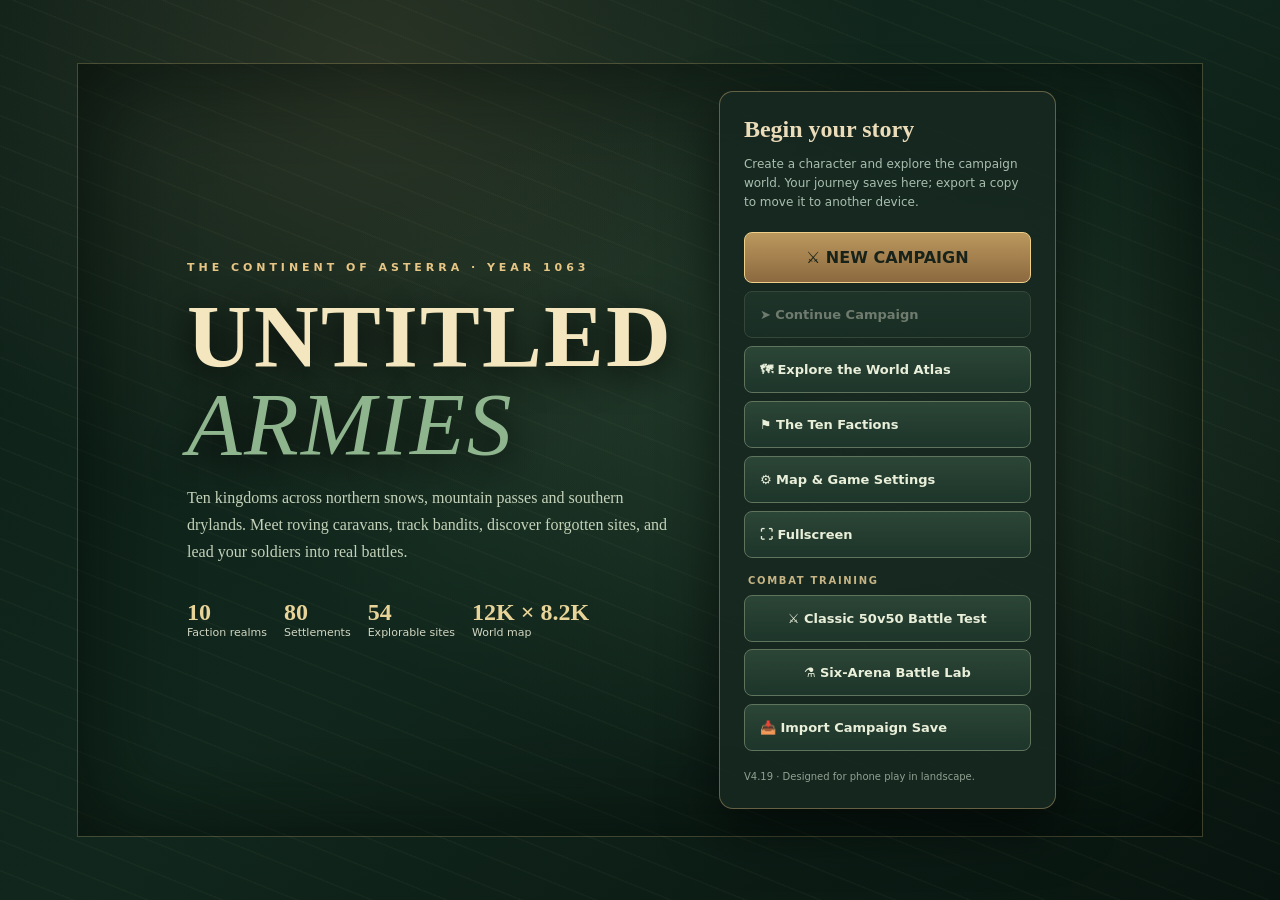
==== commit 3a88383e: "V4.19 · index.html" ====
--- a/index.html
+++ b/index.html
@@ -5,8 +5,8 @@
 <meta name="viewport" content="width=device-width,initial-scale=1,maximum-scale=1,user-scalable=no,viewport-fit=cover">
 <meta name="theme-color" content="#091512">
 <meta name="description" content="Untitled Armies: a medieval campaign sandbox. Explore the vast continent of Asterra, meet ten factions, recruit and upgrade faction troops, and build your legend.">
-<title>Untitled Armies — Asterra Campaign · V4.18</title>
-<link rel="stylesheet" href="campaign.css?v=4.18">
+<title>Untitled Armies — Asterra Campaign · V4.19</title>
+<link rel="stylesheet" href="campaign.css?v=4.19">
 </head>
 <body>
 <div id="rotateNotice" role="status" aria-live="polite">
@@ -16,7 +16,7 @@
 </div>
 <div id="game" class="hidden">
  <header class="topbar">
-   <div class="brand"><span class="crest">⚔</span><div><strong>UNTITLED ARMIES</strong><small>ASTERRA CAMPAIGN · V4.18</small></div></div>
+   <div class="brand"><span class="crest">⚔</span><div><strong>UNTITLED ARMIES</strong><small>ASTERRA CAMPAIGN · V4.19</small></div></div>
   <div class="top-center">
    <div class="chip">📜 <b id="hudDay">Day 1 · 08:00</b></div>
    <div class="chip">⚑ <b id="hudRegion">Valdorian Kingdom</b></div>
@@ -91,7 +91,7 @@
    <p class="subtle">Click roaming parties to pursue them as they move. At close range, you can talk, trade or enter battle. Ruins, shrines and camps reward exploration.</p>
   </aside>
  </div>
- <div class="footer-hint">KINGDOM STANDING · LIVING ROADS · COMMAND ARMIES · PHONE LANDSCAPE · ASTERRA CAMPAIGN V4.18 · <a href="classic.html?v=4.18">Classic Combat</a> · <a href="lab.html">Battle Lab</a></div>
+ <div class="footer-hint">KINGDOM STANDING · LIVING ROADS · COMMAND ARMIES · PHONE LANDSCAPE · ASTERRA CAMPAIGN V4.19 · <a href="classic.html?v=4.19">Classic Combat</a> · <a href="lab.html">Battle Lab</a></div>
 </div>
 <div id="toast" class="toast hidden" role="status" aria-live="polite"></div>
 <section id="screenMenu" class="overlay" aria-label="Main menu">
@@ -118,10 +118,10 @@
    <button id="menuOptions" class="btn">⚙ Map & Game Settings</button>
    <button id="menuFullscreen" class="btn" type="button" aria-pressed="false">⛶ Fullscreen</button>
    <div class="section-caption">COMBAT TRAINING</div>
-   <a href="classic.html?v=4.18" class="btn" style="text-decoration:none;display:block;text-align:center;margin:7px 0">⚔ Classic 50v50 Battle Test</a>
+   <a href="classic.html?v=4.19" class="btn" style="text-decoration:none;display:block;text-align:center;margin:7px 0">⚔ Classic 50v50 Battle Test</a>
    <a href="lab.html" class="btn" style="text-decoration:none;display:block;text-align:center;margin:7px 0">⚗ Six-Arena Battle Lab</a>
    <button id="menuImport" class="btn">📥 Import Campaign Save</button>
-   <div class="menu-foot">V4.18 · Designed for phone play in landscape.</div>
+   <div class="menu-foot">V4.19 · Designed for phone play in landscape.</div>
   </div>
  </div>
 </section>
@@ -176,6 +176,10 @@
    <div><dt>Status</dt><dd id="encounterNobleStatus"></dd></div>
    <div><dt>Favor</dt><dd id="encounterNobleFavor"></dd></div>
   </dl>
+  <section id="encounterTravelingFamily" class="encounter-traveling-family" aria-labelledby="encounterFamilyHeading" hidden>
+   <h3 id="encounterFamilyHeading">Traveling family</h3>
+   <div id="encounterFamilyActions" class="encounter-family-actions"></div>
+  </section>
   <div id="encounterDialogue" class="eventbox" role="status"><b>They await your decision.</b><p>Speak with them, fight, or leave.</p></div>
   <div class="encounter-actions">
    <button class="btn primary" id="encounterDeploy">◇ Plan deployment</button>
@@ -245,7 +249,7 @@
   <div class="modal-actions"><button class="btn" id="exportSave">📤 Export Save</button><button class="btn" id="importSave">📥 Import Save</button></div>
   <div class="modal-actions"><button class="btn" id="restoreBackup">↶ Restore Previous Save</button><button class="btn" id="restoreOlderBackup">↶ Restore Older Backup</button></div>
   <div class="modal-actions"><button class="btn" id="pauseOptions">⚙ Map Settings</button><button class="btn" id="pauseMenu">🏰 Main Menu</button></div>
-  <div class="eventbox"><b>Combat training</b><p>Practice with the same battle rules as your campaign.</p><a href="classic.html?v=4.18">Classic 50v50</a> · <a href="lab.html">Six-Arena Lab</a></div>
+  <div class="eventbox"><b>Combat training</b><p>Practice with the same battle rules as your campaign.</p><a href="classic.html?v=4.19">Classic 50v50</a> · <a href="lab.html">Six-Arena Lab</a></div>
  </div>
 </section>
 <section id="screenParty" class="overlay hidden" aria-label="Your party">
@@ -375,15 +379,16 @@
 <input id="importSaveFile" type="file" accept="application/json,.json" hidden>
 <script src="world-data.js?v=4.10"></script>
 <script src="map-painter.js?v=4.10"></script>
-<script src="battle-forge.js?v=4.18"></script>
-<script src="campaign-armory.js?v=4.18"></script>
-<script src="campaign-smithy-ui.js?v=4.18"></script>
-<script src="campaign-nobles.js?v=4.18"></script>
-<script src="campaign-characters.js?v=4.18"></script>
-<script src="campaign-character-ui.js?v=4.18"></script>
-<script src="campaign-prisoners.js?v=4.18"></script>
-<script src="campaign-workshops.js?v=4.18"></script>
-<script src="campaign.js?v=4.18"></script>
+<script src="battle-forge.js?v=4.19"></script>
+<script src="campaign-armory.js?v=4.19"></script>
+<script src="campaign-smithy-ui.js?v=4.19"></script>
+<script src="campaign-nobles.js?v=4.19"></script>
+<script src="campaign-noble-houses.js?v=4.19"></script>
+<script src="campaign-characters.js?v=4.19"></script>
+<script src="campaign-character-ui.js?v=4.19"></script>
+<script src="campaign-prisoners.js?v=4.19"></script>
+<script src="campaign-workshops.js?v=4.19"></script>
+<script src="campaign.js?v=4.19"></script>
 </body>
 </html>
 
--- a/campaign.css
+++ b/campaign.css
@@ -455,3 +455,42 @@
  .create-heading{margin-bottom:5px}
  .create-actions{margin-top:6px}
 }
+
+/* Prisoners and workshops share the town and party panels. */
+.management-pane{
+ min-width:0;padding:7px;border:1px solid #7e7652;border-radius:9px;
+ background:linear-gradient(145deg,#2b3829,#182c23)
+}
+.management-pane[hidden],.management-notice:empty{display:none}
+.management-pane h3{margin:0 0 6px;color:#ead5a7;font:700 16px Georgia,serif}
+.management-list{display:grid;gap:5px;min-width:0}
+.management-notice{margin:5px 0 0;color:#ead8a7;font-size:11px;line-height:1.35}
+.captive-row,.workshop-row{display:grid;gap:5px;min-width:0;padding:6px;border:1px solid #536950;border-radius:7px;background:#172b21}
+.captive-meta,.workshop-meta{display:grid;gap:2px;min-width:0;color:#f0deac;overflow-wrap:anywhere}
+.captive-meta small,.workshop-meta small{color:#bfd0bb;font-size:10px;line-height:1.3}
+.captive-actions,.workshop-actions{display:flex;flex-wrap:wrap;gap:4px}
+.captive-actions .btn,.workshop-actions .btn{
+ flex:1 1 74px;min-height:44px;min-width:44px;padding:5px 7px;font-size:11px;
+ white-space:normal;touch-action:manipulation
+}
+.management-pane :is(select,input:not([type="hidden"])){min-width:0;min-height:44px;padding:5px 6px;font-size:16px}
+.party-management-layout,.town-market-layout,.town-garrison-layout{display:grid;gap:7px;align-items:start;min-width:0}
+.town-garrison-main,#partyModalContent{min-width:0}
+#screenTown .town-market-layout #townShop{grid-column:auto;grid-row:auto}
+@media(min-width:650px){
+ #screenParty .party-management-modal:has(#partyPrisoners:not([hidden])){width:min(780px,100%)}
+ .party-management-layout:has(#partyPrisoners:not([hidden])),.town-garrison-layout:has(#townPrisoners:not([hidden])){
+  grid-template-columns:minmax(0,1.42fr) minmax(0,1fr)
+ }
+ .town-market-layout:has(#townWorkshop:not([hidden])){grid-template-columns:minmax(0,1fr) minmax(0,1.42fr)}
+ #screenTown .town-market-layout:has(#townWorkshop:not([hidden])) #townShop{grid-template-columns:1fr;margin-top:0}
+}
+@media(max-width:649px){
+ .party-management-layout>#partyPrisoners,.town-garrison-layout>#townPrisoners{grid-row:1}
+}
+@media(orientation:landscape) and (max-height:430px){
+ #screenTown #townPanelMarket:has(#townWorkshop:not([hidden])) .town-destination-heading{
+  padding-bottom:4px;margin-bottom:5px
+ }
+ #screenTown #townPanelMarket:has(#townWorkshop:not([hidden])) .town-destination-heading p{margin:2px 0}
+}
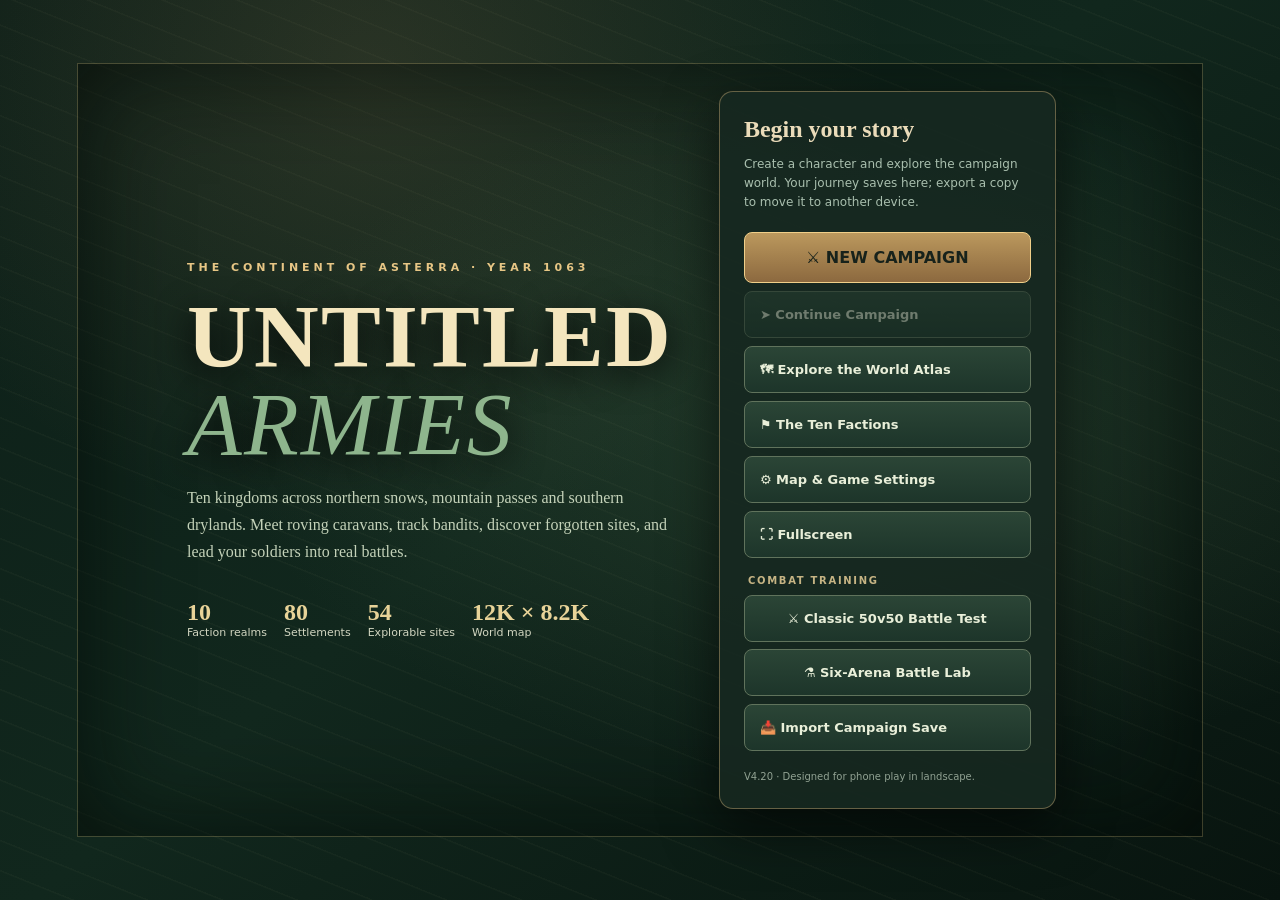
==== commit 7390b7a8: "V4.20 · index.html" ====
--- a/index.html
+++ b/index.html
@@ -5,8 +5,8 @@
 <meta name="viewport" content="width=device-width,initial-scale=1,maximum-scale=1,user-scalable=no,viewport-fit=cover">
 <meta name="theme-color" content="#091512">
 <meta name="description" content="Untitled Armies: a medieval campaign sandbox. Explore the vast continent of Asterra, meet ten factions, recruit and upgrade faction troops, and build your legend.">
-<title>Untitled Armies — Asterra Campaign · V4.19</title>
-<link rel="stylesheet" href="campaign.css?v=4.19">
+<title>Untitled Armies — Asterra Campaign · V4.20</title>
+<link rel="stylesheet" href="campaign.css?v=4.20">
 </head>
 <body>
 <div id="rotateNotice" role="status" aria-live="polite">
@@ -16,7 +16,7 @@
 </div>
 <div id="game" class="hidden">
  <header class="topbar">
-   <div class="brand"><span class="crest">⚔</span><div><strong>UNTITLED ARMIES</strong><small>ASTERRA CAMPAIGN · V4.19</small></div></div>
+   <div class="brand"><span class="crest">⚔</span><div><strong>UNTITLED ARMIES</strong><small>ASTERRA CAMPAIGN · V4.20</small></div></div>
   <div class="top-center">
    <div class="chip">📜 <b id="hudDay">Day 1 · 08:00</b></div>
    <div class="chip">⚑ <b id="hudRegion">Valdorian Kingdom</b></div>
@@ -91,7 +91,7 @@
    <p class="subtle">Click roaming parties to pursue them as they move. At close range, you can talk, trade or enter battle. Ruins, shrines and camps reward exploration.</p>
   </aside>
  </div>
- <div class="footer-hint">KINGDOM STANDING · LIVING ROADS · COMMAND ARMIES · PHONE LANDSCAPE · ASTERRA CAMPAIGN V4.19 · <a href="classic.html?v=4.19">Classic Combat</a> · <a href="lab.html">Battle Lab</a></div>
+ <div class="footer-hint">KINGDOM STANDING · LIVING ROADS · COMMAND ARMIES · PHONE LANDSCAPE · ASTERRA CAMPAIGN V4.20 · <a href="classic.html?v=4.20">Classic Combat</a> · <a href="lab.html">Battle Lab</a></div>
 </div>
 <div id="toast" class="toast hidden" role="status" aria-live="polite"></div>
 <section id="screenMenu" class="overlay" aria-label="Main menu">
@@ -118,10 +118,10 @@
    <button id="menuOptions" class="btn">⚙ Map & Game Settings</button>
    <button id="menuFullscreen" class="btn" type="button" aria-pressed="false">⛶ Fullscreen</button>
    <div class="section-caption">COMBAT TRAINING</div>
-   <a href="classic.html?v=4.19" class="btn" style="text-decoration:none;display:block;text-align:center;margin:7px 0">⚔ Classic 50v50 Battle Test</a>
+   <a href="classic.html?v=4.20" class="btn" style="text-decoration:none;display:block;text-align:center;margin:7px 0">⚔ Classic 50v50 Battle Test</a>
    <a href="lab.html" class="btn" style="text-decoration:none;display:block;text-align:center;margin:7px 0">⚗ Six-Arena Battle Lab</a>
    <button id="menuImport" class="btn">📥 Import Campaign Save</button>
-   <div class="menu-foot">V4.19 · Designed for phone play in landscape.</div>
+   <div class="menu-foot">V4.20 · Designed for phone play in landscape.</div>
   </div>
  </div>
 </section>
@@ -191,6 +191,16 @@
   </div>
  </div>
 </section>
+<section id="screenLandmark" class="overlay hidden">
+ <div class="modal landmark-modal" role="dialog" aria-modal="true" aria-labelledby="landmarkName" aria-describedby="landmarkDetail">
+  <header class="landmark-heading">
+   <div><div class="smallcaps" id="landmarkType"></div><h2 id="landmarkName"></h2></div>
+   <button class="btn" id="landmarkClose" type="button">↩ Return to the map</button>
+  </header>
+  <div id="landmarkDetail" class="landmark-detail" role="status"></div>
+  <div id="landmarkActions" class="landmark-actions" role="group" aria-label="Landmark actions"></div>
+ </div>
+</section>
 <section id="screenAftermath" class="overlay hidden" aria-label="Battle aftermath">
  <div class="modal">
   <div class="smallcaps">THE AFTERMATH · ASTERRA CAMPAIGN</div>
@@ -249,7 +259,7 @@
   <div class="modal-actions"><button class="btn" id="exportSave">📤 Export Save</button><button class="btn" id="importSave">📥 Import Save</button></div>
   <div class="modal-actions"><button class="btn" id="restoreBackup">↶ Restore Previous Save</button><button class="btn" id="restoreOlderBackup">↶ Restore Older Backup</button></div>
   <div class="modal-actions"><button class="btn" id="pauseOptions">⚙ Map Settings</button><button class="btn" id="pauseMenu">🏰 Main Menu</button></div>
-  <div class="eventbox"><b>Combat training</b><p>Practice with the same battle rules as your campaign.</p><a href="classic.html?v=4.19">Classic 50v50</a> · <a href="lab.html">Six-Arena Lab</a></div>
+  <div class="eventbox"><b>Combat training</b><p>Practice with the same battle rules as your campaign.</p><a href="classic.html?v=4.20">Classic 50v50</a> · <a href="lab.html">Six-Arena Lab</a></div>
  </div>
 </section>
 <section id="screenParty" class="overlay hidden" aria-label="Your party">
@@ -317,6 +327,11 @@
   </nav>
   <div class="town-content">
    <section class="town-panel is-active" id="townPanelOverview" data-town-panel="overview" role="tabpanel" aria-labelledby="townTabOverview">
+    <div class="town-arrival">
+     <div id="townIdentity" class="town-identity"></div>
+     <div id="townPriority" class="town-priority" role="group" aria-label="Recommended services"></div>
+    </div>
+    <div id="townCorridor" class="town-corridor"></div>
     <div class="town-overview">
      <section id="townPeople" aria-labelledby="townPeopleHeading" hidden>
       <h3 id="townPeopleHeading">People here</h3>
@@ -377,18 +392,20 @@
  <button id="mobilePause" aria-label="Wait here">▶</button><button class="speed-choice" data-speed="1" aria-label="Wait here at 1× speed" aria-pressed="false">1×</button><button class="speed-choice" data-speed="2" aria-label="Wait here at 2× speed" aria-pressed="false">2×</button><button class="speed-choice" data-speed="4" aria-label="Wait here at 4× speed" aria-pressed="false">4×</button>
 </div>
 <input id="importSaveFile" type="file" accept="application/json,.json" hidden>
-<script src="world-data.js?v=4.10"></script>
+<script src="world-data.js?v=4.20"></script>
 <script src="map-painter.js?v=4.10"></script>
-<script src="battle-forge.js?v=4.19"></script>
-<script src="campaign-armory.js?v=4.19"></script>
-<script src="campaign-smithy-ui.js?v=4.19"></script>
-<script src="campaign-nobles.js?v=4.19"></script>
-<script src="campaign-noble-houses.js?v=4.19"></script>
-<script src="campaign-characters.js?v=4.19"></script>
-<script src="campaign-character-ui.js?v=4.19"></script>
-<script src="campaign-prisoners.js?v=4.19"></script>
-<script src="campaign-workshops.js?v=4.19"></script>
-<script src="campaign.js?v=4.19"></script>
+<script src="battle-forge.js?v=4.20"></script>
+<script src="campaign-armory.js?v=4.20"></script>
+<script src="campaign-smithy-ui.js?v=4.20"></script>
+<script src="campaign-nobles.js?v=4.20"></script>
+<script src="campaign-noble-houses.js?v=4.20"></script>
+<script src="campaign-characters.js?v=4.20"></script>
+<script src="campaign-character-ui.js?v=4.20"></script>
+<script src="campaign-prisoners.js?v=4.20"></script>
+<script src="campaign-workshops.js?v=4.20"></script>
+<script src="campaign-place-roles.js?v=4.20"></script>
+<script src="campaign-corridors.js?v=4.20"></script>
+<script src="campaign.js?v=4.20"></script>
 </body>
 </html>
 
--- a/campaign.css
+++ b/campaign.css
@@ -60,6 +60,10 @@
 .encounter-noble-details div{min-width:0;border:1px solid #7e805d;border-radius:8px;background:#243b2d;padding:7px 8px}
 .encounter-noble-details dt{color:#b8cbb6;font-size:10px}
 .encounter-noble-details dd{margin:2px 0 0;color:#f1d9a0;font-size:12px;font-weight:750;overflow-wrap:anywhere}
+.encounter-traveling-family{display:flex;align-items:center;flex-wrap:wrap;gap:5px 8px;padding:4px 6px;margin:6px 0;border:1px solid #657355;border-radius:8px;background:#1d3327}
+.encounter-traveling-family>:is(h3,h4,b){margin:0;color:#ead9a8;font-size:11px;line-height:1.3}
+.encounter-family-actions{display:flex;flex-wrap:wrap;min-width:0;gap:5px}
+.encounter-traveling-family :is(button,a){display:grid;place-items:center;min-width:44px;min-height:44px;max-width:100%;padding:4px 8px;font-size:11px;line-height:1.2;overflow-wrap:anywhere;text-align:center}
 #screenEncounter .encounter-modal:has(#encounterNobleDetails:not([hidden])) .encounter-actions{grid-template-columns:repeat(3,minmax(0,1fr))}
 #screenEncounter .encounter-modal:has(#encounterNobleDetails:not([hidden])) .encounter-actions .btn{min-height:44px;text-align:center}
 #screenEncounter .encounter-modal:has(#encounterNobleDetails:not([hidden])) #encounterLeave{grid-column:auto}
@@ -287,7 +291,7 @@
 
 .house-list,.party-kit-actions{display:flex;gap:8px;flex-wrap:wrap}
 .house-list{margin:6px 0 14px}
-.house-card{flex:1 1 140px;padding:8px 10px;border:1px solid #647557;border-radius:8px;background:#1e3328}
+.house-card{flex:1 1 140px;min-width:0;padding:8px 10px;border:1px solid #647557;border-radius:8px;background:#1e3328}
 .house-card small,.trooptree small{display:block;margin-top:3px;line-height:1.35}
 .armory-modal{width:min(720px,100%);max-height:calc(100dvh - 24px);overflow:auto}
 .armory-layout{display:grid;grid-template-columns:3fr 2fr;gap:12px;align-items:start}
@@ -437,13 +441,24 @@
 .house-families{grid-template-columns:repeat(auto-fit,minmax(min(100%,220px),1fr));margin:6px 0 10px}
 .house-family{min-width:0;border:1px solid #657355;border-radius:8px;background:#1d3327;padding:6px 8px}
 .house-family>summary{min-height:44px;padding:12px 0;color:#ecdbad;font-size:12px;font-weight:750;cursor:pointer}
+.house-family>summary:focus-visible{outline:2px solid #edcf8b;outline-offset:2px;border-radius:4px}
+.house-family-tree{display:grid;gap:8px;padding:0 0 3px}
+.house-family-generation{min-width:0;padding:0 0 0 7px;border-inline-start:2px solid #657355}
+.house-family-generation>:is(.house-family-generation-label,h4,h5,label){display:block;margin:0 0 4px;color:#ead9a8;font-size:11px;line-height:1.3;font-weight:750}
 .house-family-members{grid-template-columns:repeat(auto-fit,minmax(min(100%,115px),1fr))}
+.house-family-generation>:is(.house-family-members,ul){display:grid;gap:4px;grid-template-columns:repeat(auto-fit,minmax(min(100%,115px),1fr));padding:0;margin:0;list-style:none}
+.house-family-generation>:is(.house-family-members,ul):has(.house-family-find){grid-template-columns:repeat(auto-fit,minmax(min(100%,170px),1fr))}
 .house-family-member{display:flex;align-items:center;gap:5px;min-width:0;margin:0;padding:4px 5px;border:1px solid #53664c;border-radius:6px;background:#172b21}
 .house-family-portrait,.town-person-portrait{width:34px;flex:none}
+.house-family-tree .house-family-portrait{width:28px}
 .house-family-meta,.town-person-family{min-width:0;color:#d6deca;font-size:10px;line-height:1.35;overflow-wrap:anywhere}
 .house-family-meta b,.house-family-meta small{display:block}
 .house-family-meta b{color:#ebd8a4}
+.house-family-tree .house-family-meta small{margin:0;font-size:10px;line-height:1.2}
+.house-family-activity{color:#a7cfa9}
+.house-family-member .house-family-find{flex:none;min-width:44px;min-height:44px;margin-inline-start:auto;padding:4px 6px;border:1px solid #718360;border-radius:6px;background:#263c2d;color:#ebd8a4;font-size:11px;font-weight:750}
 #screenTown .town-person-profile{display:flex;align-items:center;gap:6px;min-width:0}
+#screenTown .town-person>.house-family{margin-top:5px}
 @media(max-width:500px){
  .create-layout{grid-template-columns:1fr}
  .create-appearance{grid-template-columns:minmax(64px,.65fr) minmax(0,1fr)}
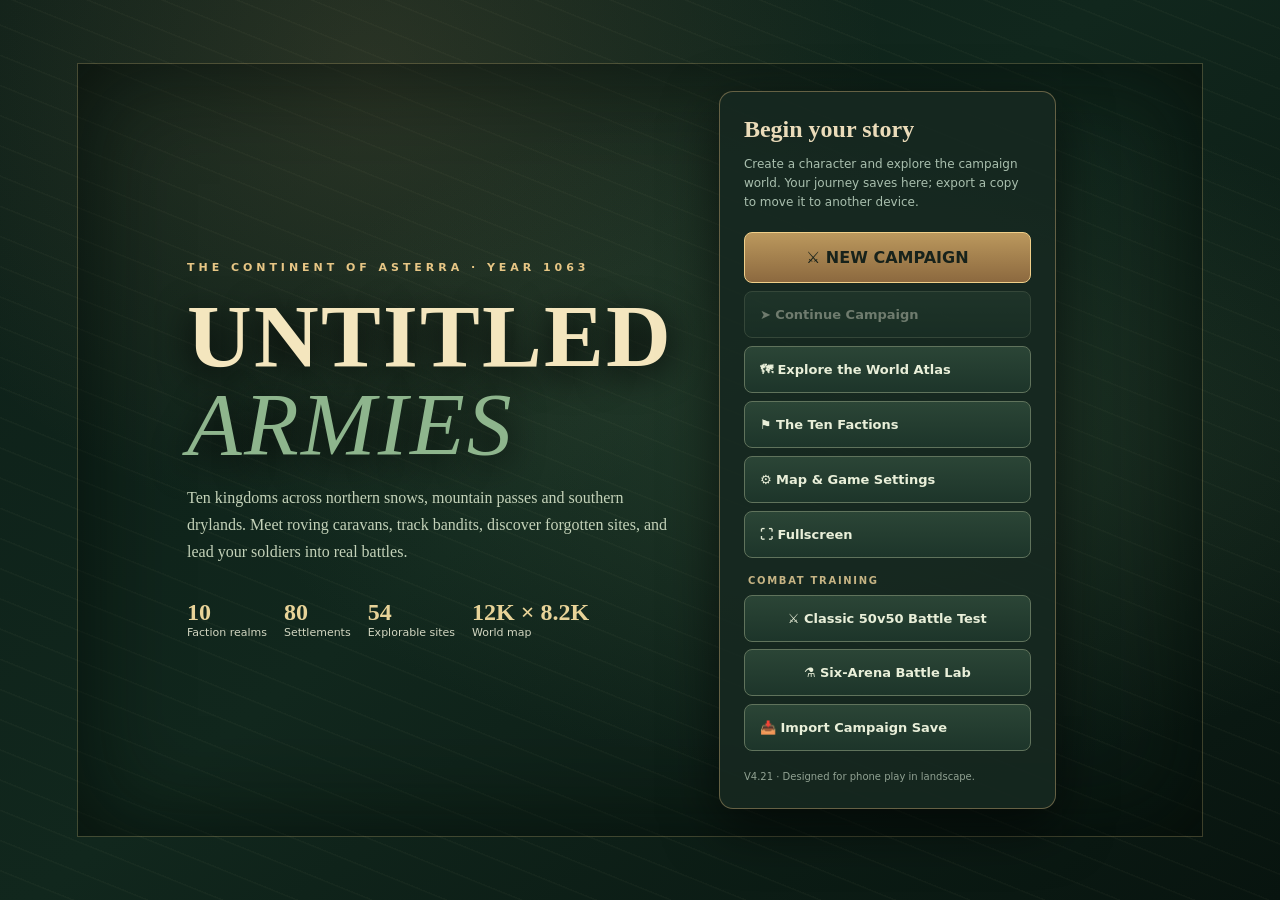
==== commit a7d2e5be: "V4.21 · index.html" ====
--- a/index.html
+++ b/index.html
@@ -5,8 +5,8 @@
 <meta name="viewport" content="width=device-width,initial-scale=1,maximum-scale=1,user-scalable=no,viewport-fit=cover">
 <meta name="theme-color" content="#091512">
 <meta name="description" content="Untitled Armies: a medieval campaign sandbox. Explore the vast continent of Asterra, meet ten factions, recruit and upgrade faction troops, and build your legend.">
-<title>Untitled Armies — Asterra Campaign · V4.20</title>
-<link rel="stylesheet" href="campaign.css?v=4.20">
+<title>Untitled Armies — Asterra Campaign · V4.21</title>
+<link rel="stylesheet" href="campaign.css?v=4.21">
 </head>
 <body>
 <div id="rotateNotice" role="status" aria-live="polite">
@@ -16,7 +16,7 @@
 </div>
 <div id="game" class="hidden">
  <header class="topbar">
-   <div class="brand"><span class="crest">⚔</span><div><strong>UNTITLED ARMIES</strong><small>ASTERRA CAMPAIGN · V4.20</small></div></div>
+   <div class="brand"><span class="crest">⚔</span><div><strong>UNTITLED ARMIES</strong><small>ASTERRA CAMPAIGN · V4.21</small></div></div>
   <div class="top-center">
    <div class="chip">📜 <b id="hudDay">Day 1 · 08:00</b></div>
    <div class="chip">⚑ <b id="hudRegion">Valdorian Kingdom</b></div>
@@ -91,7 +91,7 @@
    <p class="subtle">Click roaming parties to pursue them as they move. At close range, you can talk, trade or enter battle. Ruins, shrines and camps reward exploration.</p>
   </aside>
  </div>
- <div class="footer-hint">KINGDOM STANDING · LIVING ROADS · COMMAND ARMIES · PHONE LANDSCAPE · ASTERRA CAMPAIGN V4.20 · <a href="classic.html?v=4.20">Classic Combat</a> · <a href="lab.html">Battle Lab</a></div>
+ <div class="footer-hint">KINGDOM STANDING · LIVING ROADS · COMMAND ARMIES · PHONE LANDSCAPE · ASTERRA CAMPAIGN V4.21 · <a href="classic.html?v=4.21">Classic Combat</a> · <a href="lab.html">Battle Lab</a></div>
 </div>
 <div id="toast" class="toast hidden" role="status" aria-live="polite"></div>
 <section id="screenMenu" class="overlay" aria-label="Main menu">
@@ -103,8 +103,8 @@
    <p class="menu-intro">Ten kingdoms across northern snows, mountain passes and southern drylands. Meet roving caravans, track bandits, discover forgotten sites, and lead your soldiers into real battles.</p>
    <div class="menu-summary">
     <div><strong>10</strong>Faction realms</div>
-    <div><strong>80</strong>Settlements</div>
-    <div><strong>54</strong>Explorable sites</div>
+    <div><strong id="menuSettlementCount">240</strong>Settlements</div>
+    <div><strong id="menuLandmarkCount"></strong>Explorable sites</div>
     <div><strong>12K × 8.2K</strong>World map</div>
    </div>
   </div>
@@ -118,10 +118,10 @@
    <button id="menuOptions" class="btn">⚙ Map & Game Settings</button>
    <button id="menuFullscreen" class="btn" type="button" aria-pressed="false">⛶ Fullscreen</button>
    <div class="section-caption">COMBAT TRAINING</div>
-   <a href="classic.html?v=4.20" class="btn" style="text-decoration:none;display:block;text-align:center;margin:7px 0">⚔ Classic 50v50 Battle Test</a>
+   <a href="classic.html?v=4.21" class="btn" style="text-decoration:none;display:block;text-align:center;margin:7px 0">⚔ Classic 50v50 Battle Test</a>
    <a href="lab.html" class="btn" style="text-decoration:none;display:block;text-align:center;margin:7px 0">⚗ Six-Arena Battle Lab</a>
    <button id="menuImport" class="btn">📥 Import Campaign Save</button>
-   <div class="menu-foot">V4.20 · Designed for phone play in landscape.</div>
+   <div class="menu-foot">V4.21 · Designed for phone play in landscape.</div>
   </div>
  </div>
 </section>
@@ -259,7 +259,7 @@
   <div class="modal-actions"><button class="btn" id="exportSave">📤 Export Save</button><button class="btn" id="importSave">📥 Import Save</button></div>
   <div class="modal-actions"><button class="btn" id="restoreBackup">↶ Restore Previous Save</button><button class="btn" id="restoreOlderBackup">↶ Restore Older Backup</button></div>
   <div class="modal-actions"><button class="btn" id="pauseOptions">⚙ Map Settings</button><button class="btn" id="pauseMenu">🏰 Main Menu</button></div>
-  <div class="eventbox"><b>Combat training</b><p>Practice with the same battle rules as your campaign.</p><a href="classic.html?v=4.20">Classic 50v50</a> · <a href="lab.html">Six-Arena Lab</a></div>
+  <div class="eventbox"><b>Combat training</b><p>Practice with the same battle rules as your campaign.</p><a href="classic.html?v=4.21">Classic 50v50</a> · <a href="lab.html">Six-Arena Lab</a></div>
  </div>
 </section>
 <section id="screenParty" class="overlay hidden" aria-label="Your party">
@@ -392,20 +392,22 @@
  <button id="mobilePause" aria-label="Wait here">▶</button><button class="speed-choice" data-speed="1" aria-label="Wait here at 1× speed" aria-pressed="false">1×</button><button class="speed-choice" data-speed="2" aria-label="Wait here at 2× speed" aria-pressed="false">2×</button><button class="speed-choice" data-speed="4" aria-label="Wait here at 4× speed" aria-pressed="false">4×</button>
 </div>
 <input id="importSaveFile" type="file" accept="application/json,.json" hidden>
-<script src="world-data.js?v=4.20"></script>
-<script src="map-painter.js?v=4.10"></script>
-<script src="battle-forge.js?v=4.20"></script>
-<script src="campaign-armory.js?v=4.20"></script>
-<script src="campaign-smithy-ui.js?v=4.20"></script>
-<script src="campaign-nobles.js?v=4.20"></script>
-<script src="campaign-noble-houses.js?v=4.20"></script>
-<script src="campaign-characters.js?v=4.20"></script>
-<script src="campaign-character-ui.js?v=4.20"></script>
-<script src="campaign-prisoners.js?v=4.20"></script>
-<script src="campaign-workshops.js?v=4.20"></script>
-<script src="campaign-place-roles.js?v=4.20"></script>
-<script src="campaign-corridors.js?v=4.20"></script>
-<script src="campaign.js?v=4.20"></script>
+<script src="world-settlement-expansion.js?v=4.21"></script>
+<script src="world-crossings.js?v=4.21"></script>
+<script src="world-data.js?v=4.21"></script>
+<script src="map-painter.js?v=4.21"></script>
+<script src="battle-forge.js?v=4.21"></script>
+<script src="campaign-armory.js?v=4.21"></script>
+<script src="campaign-smithy-ui.js?v=4.21"></script>
+<script src="campaign-nobles.js?v=4.21"></script>
+<script src="campaign-noble-houses.js?v=4.21"></script>
+<script src="campaign-characters.js?v=4.21"></script>
+<script src="campaign-character-ui.js?v=4.21"></script>
+<script src="campaign-prisoners.js?v=4.21"></script>
+<script src="campaign-workshops.js?v=4.21"></script>
+<script src="campaign-place-roles.js?v=4.21"></script>
+<script src="campaign-corridors.js?v=4.21"></script>
+<script src="campaign.js?v=4.21"></script>
 </body>
 </html>
 
--- a/campaign.css
+++ b/campaign.css
@@ -64,6 +64,24 @@
 .encounter-traveling-family>:is(h3,h4,b){margin:0;color:#ead9a8;font-size:11px;line-height:1.3}
 .encounter-family-actions{display:flex;flex-wrap:wrap;min-width:0;gap:5px}
 .encounter-traveling-family :is(button,a){display:grid;place-items:center;min-width:44px;min-height:44px;max-width:100%;padding:4px 8px;font-size:11px;line-height:1.2;overflow-wrap:anywhere;text-align:center}
+.landmark-modal{display:grid;grid-template-rows:auto minmax(0,1fr) auto;gap:10px;width:min(660px,100%);background:linear-gradient(145deg,#334130,#182820 62%,#10241e)}
+.landmark-heading{display:flex;justify-content:space-between;align-items:center;gap:10px;min-width:0}
+.landmark-heading>div{min-width:0;overflow-wrap:anywhere}
+.landmark-heading .smallcaps{color:#dec38a;letter-spacing:.14em}
+.landmark-heading h2{margin:3px 0 0}
+.landmark-heading .btn{flex:none;min-width:44px;min-height:44px;max-width:45%;padding:6px 10px;font-size:11px;line-height:1.25}
+.landmark-detail{min-height:0;overflow:auto;overscroll-behavior:contain;margin:0;padding:8px 10px;border:1px solid #66785c;border-radius:8px;background:#12251c;color:#d1dec7;font-size:12px;line-height:1.5;overflow-wrap:anywhere}
+.landmark-detail p{margin:0 0 5px}
+.landmark-detail p:last-child{margin-bottom:0}
+.landmark-detail:empty,.landmark-actions:empty{display:none}
+.landmark-actions{display:grid;grid-template-columns:repeat(auto-fit,minmax(min(100%,136px),1fr));gap:6px}
+.landmark-actions :is(button,a){min-width:44px;min-height:44px;padding:6px 8px;font-size:12px;line-height:1.25;overflow-wrap:anywhere}
+#screenLandmark:not(.hidden)~.mobile-timebar{display:none!important}
+@media(orientation:landscape) and (max-height:390px){
+ .landmark-modal{max-height:calc(100dvh - 12px);padding:9px;gap:7px}
+ .landmark-heading h2{font-size:clamp(19px,4.8vh,25px)}
+ .landmark-detail{padding:6px 8px;font-size:11px}
+}
 #screenEncounter .encounter-modal:has(#encounterNobleDetails:not([hidden])) .encounter-actions{grid-template-columns:repeat(3,minmax(0,1fr))}
 #screenEncounter .encounter-modal:has(#encounterNobleDetails:not([hidden])) .encounter-actions .btn{min-height:44px;text-align:center}
 #screenEncounter .encounter-modal:has(#encounterNobleDetails:not([hidden])) #encounterLeave{grid-column:auto}
@@ -141,7 +159,7 @@
 }
 #screenTown .town-heading h2{font:700 clamp(22px,3vw,32px) Georgia,serif;letter-spacing:.015em;color:#f2e0b6;text-shadow:0 2px 14px #e5c47538}
 #screenTown .town-heading .smallcaps{color:#dec38a;letter-spacing:.16em}
-#screenTown .town-heading .btn{min-height:42px;white-space:nowrap}
+#screenTown .town-heading .btn{min-height:44px;white-space:nowrap}
 #screenTown #townDescription{
  grid-column:auto;grid-row:auto;max-width:78ch;margin:0;padding:8px 11px;
  border-left:2px solid #bb9a5e;border-radius:0 7px 7px 0;
@@ -171,6 +189,32 @@
 #screenTown .town-panel h3{margin:0 0 8px;color:#e8d5a3;font:700 17px Georgia,serif}
 #screenTown .town-panel p{max-width:70ch;margin:4px 0;color:#bacbb8;font-size:12px;line-height:1.45}
 #screenTown #townPanelOverview{background:radial-gradient(ellipse at 10% 0,#b69c5420,transparent 52%)}
+#screenTown{--settlement-accent:#c8a66b}
+#screenTown[data-settlement-type="capital"]{--settlement-accent:#d9bb77}
+#screenTown[data-settlement-type="town"]{--settlement-accent:#8ec1ac}
+#screenTown[data-settlement-type="castle"]{--settlement-accent:#b9bedd}
+#screenTown[data-settlement-type="village"]{--settlement-accent:#b8c482}
+.town-arrival{display:grid;grid-template-columns:minmax(0,1fr) minmax(0,1.55fr);align-items:stretch;gap:6px;margin-bottom:7px}
+.town-arrival:has(>:is(:empty,[hidden])){grid-template-columns:minmax(0,1fr)}
+.town-arrival:not(:has(>:not(:empty,[hidden]))),.town-arrival>:is(:empty,[hidden]),.town-corridor:is(:empty,[hidden]){display:none}
+.town-identity{display:grid;align-content:center;gap:2px;min-width:0;padding:6px 8px;border:1px solid #5f7156;border-inline-start:3px solid var(--settlement-accent);border-radius:8px;background:linear-gradient(120deg,#293b2b,#1c2f24);color:#c9d6c2;overflow-wrap:anywhere}
+.town-identity b{color:var(--settlement-accent);font-size:12px;line-height:1.3}
+.town-identity small{font-size:11px;line-height:1.3}
+.town-priority{display:grid;grid-template-columns:repeat(2,minmax(0,1fr));gap:5px;min-width:0}
+.town-priority:has(>:only-child){grid-template-columns:minmax(0,1fr)}
+#screenTown #townPriority :is(button,a){display:flex;align-items:center;gap:6px;min-width:44px;min-height:44px;padding:5px 7px;border:1px solid var(--settlement-accent);border-radius:8px;background:linear-gradient(125deg,#364731,#23372a);color:#f2e4bd;font:700 11px/1.25 Inter,system-ui,sans-serif;text-align:left;overflow-wrap:anywhere}
+#screenTown #townPriority :is(button,a):hover{background:#425039}
+#screenTown #townPriority :is(button,a):active{background:#566141}
+.town-priority .town-activity-icon{flex:none;font-size:17px}
+.town-priority .town-activity-card>span:nth-child(2){min-width:0;flex:1}
+.town-priority .town-activity-card small{margin-top:1px}
+.town-corridor{display:flex;flex-wrap:wrap;align-items:center;gap:3px 8px;min-width:0;margin-bottom:7px;padding:5px 8px;border:1px solid #566d53;border-radius:7px;background:#172a21;color:#c5d3be;font-size:11px;line-height:1.3;overflow-wrap:anywhere}
+.town-corridor b{color:#e3d2a3}
+.town-corridor>div:first-child{flex:1;min-width:0}
+.town-corridor>div:first-child>:is(b,small){display:block}
+.town-corridor-actions .btn{min-height:44px;min-width:44px;white-space:normal}
+#screenTown .town-corridor p{margin:0}
+@media(max-width:500px){.town-arrival{grid-template-columns:minmax(0,1fr)}}
 #screenTown .town-destination-heading .smallcaps{color:#d1b976;letter-spacing:.13em}
 #screenTown .town-services-heading{display:flex;align-items:baseline;justify-content:space-between;gap:8px;margin:10px 0 4px}
 #screenTown .town-services-heading h3{margin:0}
@@ -227,7 +271,7 @@
  #screenTown .town-heading{padding-bottom:5px;gap:8px}
  #screenTown .town-heading h2{font-size:clamp(18px,4.8vh,24px);margin:2px 0 0}
  #screenTown .town-heading .smallcaps{font-size:8px}
- #screenTown .town-heading .btn{min-height:40px;padding:6px 9px;font-size:10px}
+ #screenTown .town-heading .btn{min-height:44px;padding:6px 9px;font-size:10px}
  #screenTown #townDescription{max-width:none;padding:5px 8px;font-size:9px!important;line-height:1.25;display:-webkit-box;-webkit-box-orient:vertical;-webkit-line-clamp:2;overflow:hidden}
  #screenTown .town-nav{grid-template-columns:repeat(6,minmax(0,1fr));gap:4px;padding:0}
  #screenTown .town-nav [data-town-view]{min-height:44px;padding:5px 3px;font-size:9px}
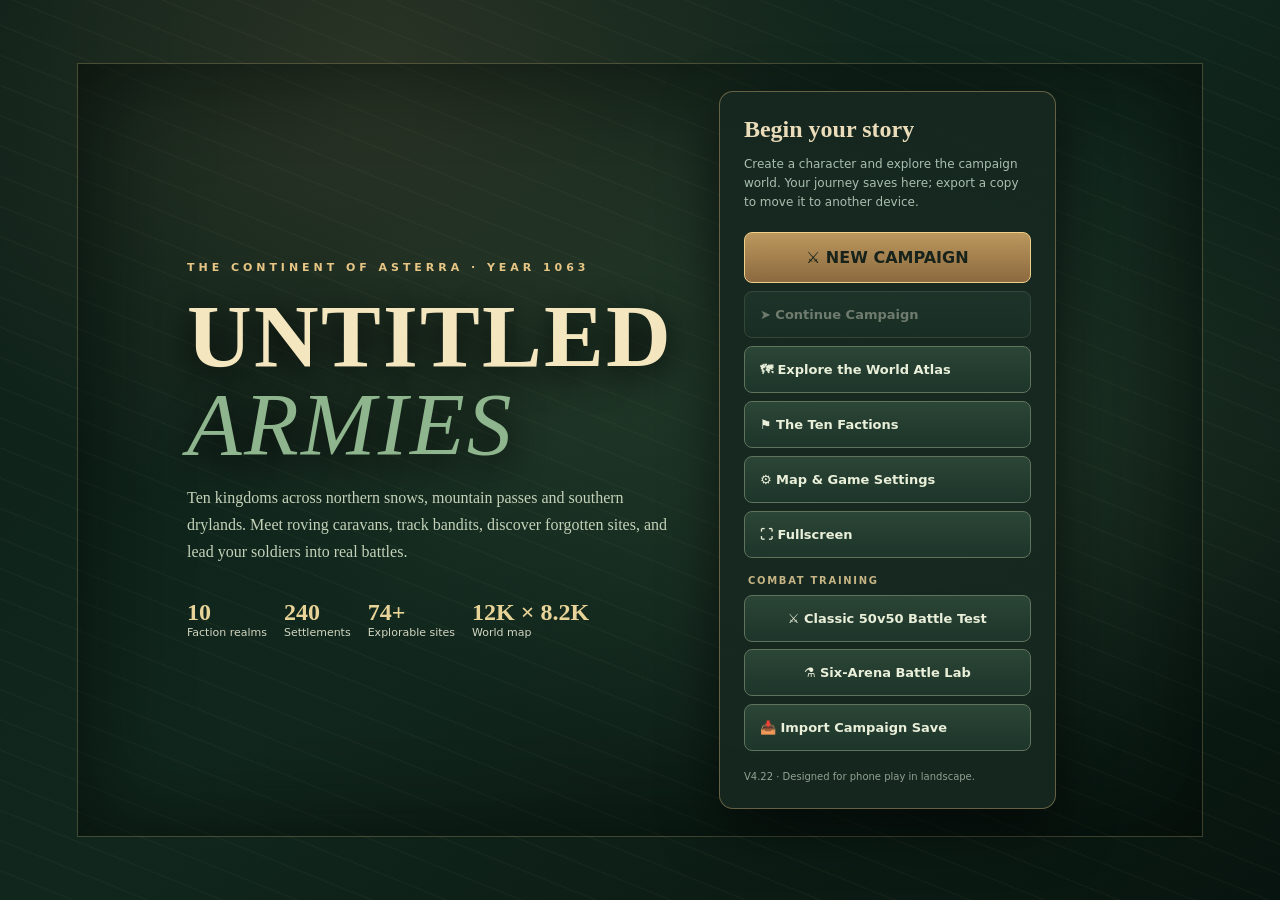
==== commit 4d1fccb3: "V4.22 · Bandit hideouts and territories" ====
--- a/index.html
+++ b/index.html
@@ -5,8 +5,8 @@
 <meta name="viewport" content="width=device-width,initial-scale=1,maximum-scale=1,user-scalable=no,viewport-fit=cover">
 <meta name="theme-color" content="#091512">
 <meta name="description" content="Untitled Armies: a medieval campaign sandbox. Explore the vast continent of Asterra, meet ten factions, recruit and upgrade faction troops, and build your legend.">
-<title>Untitled Armies — Asterra Campaign · V4.21</title>
-<link rel="stylesheet" href="campaign.css?v=4.21">
+<title>Untitled Armies — Asterra Campaign · V4.22</title>
+<link rel="stylesheet" href="campaign.css?v=4.22">
 </head>
 <body>
 <div id="rotateNotice" role="status" aria-live="polite">
@@ -16,7 +16,7 @@
 </div>
 <div id="game" class="hidden">
  <header class="topbar">
-   <div class="brand"><span class="crest">⚔</span><div><strong>UNTITLED ARMIES</strong><small>ASTERRA CAMPAIGN · V4.21</small></div></div>
+   <div class="brand"><span class="crest">⚔</span><div><strong>UNTITLED ARMIES</strong><small>ASTERRA CAMPAIGN · V4.22</small></div></div>
   <div class="top-center">
    <div class="chip">📜 <b id="hudDay">Day 1 · 08:00</b></div>
    <div class="chip">⚑ <b id="hudRegion">Valdorian Kingdom</b></div>
@@ -91,7 +91,7 @@
    <p class="subtle">Click roaming parties to pursue them as they move. At close range, you can talk, trade or enter battle. Ruins, shrines and camps reward exploration.</p>
   </aside>
  </div>
- <div class="footer-hint">KINGDOM STANDING · LIVING ROADS · COMMAND ARMIES · PHONE LANDSCAPE · ASTERRA CAMPAIGN V4.21 · <a href="classic.html?v=4.21">Classic Combat</a> · <a href="lab.html">Battle Lab</a></div>
+ <div class="footer-hint">KINGDOM STANDING · LIVING ROADS · COMMAND ARMIES · PHONE LANDSCAPE · ASTERRA CAMPAIGN V4.22 · <a href="classic.html?v=4.22">Classic Combat</a> · <a href="lab.html">Battle Lab</a></div>
 </div>
 <div id="toast" class="toast hidden" role="status" aria-live="polite"></div>
 <section id="screenMenu" class="overlay" aria-label="Main menu">
@@ -118,10 +118,10 @@
    <button id="menuOptions" class="btn">⚙ Map & Game Settings</button>
    <button id="menuFullscreen" class="btn" type="button" aria-pressed="false">⛶ Fullscreen</button>
    <div class="section-caption">COMBAT TRAINING</div>
-   <a href="classic.html?v=4.21" class="btn" style="text-decoration:none;display:block;text-align:center;margin:7px 0">⚔ Classic 50v50 Battle Test</a>
+   <a href="classic.html?v=4.22" class="btn" style="text-decoration:none;display:block;text-align:center;margin:7px 0">⚔ Classic 50v50 Battle Test</a>
    <a href="lab.html" class="btn" style="text-decoration:none;display:block;text-align:center;margin:7px 0">⚗ Six-Arena Battle Lab</a>
    <button id="menuImport" class="btn">📥 Import Campaign Save</button>
-   <div class="menu-foot">V4.21 · Designed for phone play in landscape.</div>
+   <div class="menu-foot">V4.22 · Designed for phone play in landscape.</div>
   </div>
  </div>
 </section>
@@ -180,6 +180,7 @@
    <h3 id="encounterFamilyHeading">Traveling family</h3>
    <div id="encounterFamilyActions" class="encounter-family-actions"></div>
   </section>
+  <div id="encounterBanditInfo" class="hideout-road-info" hidden></div>
   <div id="encounterDialogue" class="eventbox" role="status"><b>They await your decision.</b><p>Speak with them, fight, or leave.</p></div>
   <div class="encounter-actions">
    <button class="btn primary" id="encounterDeploy">◇ Plan deployment</button>
@@ -197,7 +198,10 @@
    <div><div class="smallcaps" id="landmarkType"></div><h2 id="landmarkName"></h2></div>
    <button class="btn" id="landmarkClose" type="button">↩ Return to the map</button>
   </header>
-  <div id="landmarkDetail" class="landmark-detail" role="status"></div>
+  <div class="landmark-detail">
+   <div id="landmarkDetail" role="status"></div>
+   <section id="landmarkHideout" class="hideout-panel" aria-label="Hideout status" hidden></section>
+  </div>
   <div id="landmarkActions" class="landmark-actions" role="group" aria-label="Landmark actions"></div>
  </div>
 </section>
@@ -259,7 +263,7 @@
   <div class="modal-actions"><button class="btn" id="exportSave">📤 Export Save</button><button class="btn" id="importSave">📥 Import Save</button></div>
   <div class="modal-actions"><button class="btn" id="restoreBackup">↶ Restore Previous Save</button><button class="btn" id="restoreOlderBackup">↶ Restore Older Backup</button></div>
   <div class="modal-actions"><button class="btn" id="pauseOptions">⚙ Map Settings</button><button class="btn" id="pauseMenu">🏰 Main Menu</button></div>
-  <div class="eventbox"><b>Combat training</b><p>Practice with the same battle rules as your campaign.</p><a href="classic.html?v=4.21">Classic 50v50</a> · <a href="lab.html">Six-Arena Lab</a></div>
+  <div class="eventbox"><b>Combat training</b><p>Practice with the same battle rules as your campaign.</p><a href="classic.html?v=4.22">Classic 50v50</a> · <a href="lab.html">Six-Arena Lab</a></div>
  </div>
 </section>
 <section id="screenParty" class="overlay hidden" aria-label="Your party">
@@ -392,22 +396,24 @@
  <button id="mobilePause" aria-label="Wait here">▶</button><button class="speed-choice" data-speed="1" aria-label="Wait here at 1× speed" aria-pressed="false">1×</button><button class="speed-choice" data-speed="2" aria-label="Wait here at 2× speed" aria-pressed="false">2×</button><button class="speed-choice" data-speed="4" aria-label="Wait here at 4× speed" aria-pressed="false">4×</button>
 </div>
 <input id="importSaveFile" type="file" accept="application/json,.json" hidden>
-<script src="world-settlement-expansion.js?v=4.21"></script>
-<script src="world-crossings.js?v=4.21"></script>
-<script src="world-data.js?v=4.21"></script>
-<script src="map-painter.js?v=4.21"></script>
-<script src="battle-forge.js?v=4.21"></script>
-<script src="campaign-armory.js?v=4.21"></script>
-<script src="campaign-smithy-ui.js?v=4.21"></script>
-<script src="campaign-nobles.js?v=4.21"></script>
-<script src="campaign-noble-houses.js?v=4.21"></script>
-<script src="campaign-characters.js?v=4.21"></script>
-<script src="campaign-character-ui.js?v=4.21"></script>
-<script src="campaign-prisoners.js?v=4.21"></script>
-<script src="campaign-workshops.js?v=4.21"></script>
-<script src="campaign-place-roles.js?v=4.21"></script>
-<script src="campaign-corridors.js?v=4.21"></script>
-<script src="campaign.js?v=4.21"></script>
+<script src="world-settlement-expansion.js?v=4.22"></script>
+<script src="world-crossings.js?v=4.22"></script>
+<script src="world-data.js?v=4.22"></script>
+<script src="map-painter.js?v=4.22"></script>
+<script src="battle-forge.js?v=4.22"></script>
+<script src="campaign-armory.js?v=4.22"></script>
+<script src="campaign-smithy-ui.js?v=4.22"></script>
+<script src="campaign-nobles.js?v=4.22"></script>
+<script src="campaign-noble-houses.js?v=4.22"></script>
+<script src="campaign-characters.js?v=4.22"></script>
+<script src="campaign-character-ui.js?v=4.22"></script>
+<script src="campaign-prisoners.js?v=4.22"></script>
+<script src="campaign-workshops.js?v=4.22"></script>
+<script src="campaign-place-roles.js?v=4.22"></script>
+<script src="campaign-corridors.js?v=4.22"></script>
+<script src="campaign-bandit-profiles.js?v=4.22"></script>
+<script src="campaign-bandit-camps.js?v=4.22"></script>
+<script src="campaign.js?v=4.22"></script>
 </body>
 </html>
 
--- a/campaign.css
+++ b/campaign.css
@@ -64,6 +64,11 @@
 .encounter-traveling-family>:is(h3,h4,b){margin:0;color:#ead9a8;font-size:11px;line-height:1.3}
 .encounter-family-actions{display:flex;flex-wrap:wrap;min-width:0;gap:5px}
 .encounter-traveling-family :is(button,a){display:grid;place-items:center;min-width:44px;min-height:44px;max-width:100%;padding:4px 8px;font-size:11px;line-height:1.2;overflow-wrap:anywhere;text-align:center}
+.hideout-road-info{display:flex;flex-wrap:wrap;align-items:baseline;gap:2px 8px;min-width:0;margin:5px 0;padding:5px 8px;border:1px solid #8d7351;border-radius:7px;background:#3c3024;color:#f2ddad;font-size:12px;line-height:1.3;overflow-wrap:anywhere}
+.hideout-road-info small{color:#dbc8a9;font-size:11px}
+.encounter-modal:has(#encounterBanditInfo:not([hidden])) .encounter-actions{grid-template-columns:repeat(3,minmax(0,1fr))}
+.encounter-modal:has(#encounterBanditInfo:not([hidden])) .encounter-actions .btn{min-height:44px;padding:6px;text-align:center}
+.encounter-modal:has(#encounterBanditInfo:not([hidden])) #encounterLeave{grid-column:auto}
 .landmark-modal{display:grid;grid-template-rows:auto minmax(0,1fr) auto;gap:10px;width:min(660px,100%);background:linear-gradient(145deg,#334130,#182820 62%,#10241e)}
 .landmark-heading{display:flex;justify-content:space-between;align-items:center;gap:10px;min-width:0}
 .landmark-heading>div{min-width:0;overflow-wrap:anywhere}
@@ -73,14 +78,38 @@
 .landmark-detail{min-height:0;overflow:auto;overscroll-behavior:contain;margin:0;padding:8px 10px;border:1px solid #66785c;border-radius:8px;background:#12251c;color:#d1dec7;font-size:12px;line-height:1.5;overflow-wrap:anywhere}
 .landmark-detail p{margin:0 0 5px}
 .landmark-detail p:last-child{margin-bottom:0}
-.landmark-detail:empty,.landmark-actions:empty{display:none}
+.landmark-detail:has(#landmarkDetail:empty):not(:has(#landmarkHideout:not([hidden]))),.landmark-actions:empty{display:none}
 .landmark-actions{display:grid;grid-template-columns:repeat(auto-fit,minmax(min(100%,136px),1fr));gap:6px}
 .landmark-actions :is(button,a){min-width:44px;min-height:44px;padding:6px 8px;font-size:12px;line-height:1.25;overflow-wrap:anywhere}
+.landmark-modal:has(#landmarkHideout:not([hidden])) .landmark-actions{grid-template-columns:repeat(auto-fit,minmax(min(100%,116px),1fr))}
+.hideout-panel{margin-top:6px;padding-top:6px;border-top:1px solid #8d7351}
+.hideout-panel[hidden]{display:none}
+.hideout-stats{display:grid;grid-template-columns:repeat(auto-fit,minmax(min(100%,90px),1fr));gap:5px;margin:0 0 5px}
+.hideout-stats>div{min-width:0;padding:4px 6px;border:1px solid #735f45;border-radius:6px;background:#312b21}
+.hideout-stats dt{color:#d3c19f;font-size:10px}
+.hideout-stats dd{margin:0;color:#f1dfb1;font-size:12px;font-weight:750}
+.hideout-activity{color:#ddd0b9}
+.landmark-modal .hideout-meter{display:grid;grid-template-columns:auto minmax(0,1fr);align-items:center;gap:8px;margin:5px 0 0;color:#e9d1a4;font-size:11px}
+.hideout-meter progress{width:100%;height:8px;accent-color:#d4a65d}
 #screenLandmark:not(.hidden)~.mobile-timebar{display:none!important}
 @media(orientation:landscape) and (max-height:390px){
  .landmark-modal{max-height:calc(100dvh - 12px);padding:9px;gap:7px}
  .landmark-heading h2{font-size:clamp(19px,4.8vh,25px)}
  .landmark-detail{padding:6px 8px;font-size:11px}
+ .encounter-modal:has(#encounterBanditInfo:not([hidden])) h2{font-size:clamp(19px,4.8vh,25px);margin:3px 0}
+ .encounter-modal:has(#encounterBanditInfo:not([hidden])) #encounterIntro{margin:3px 0;font-size:11px}
+ .encounter-modal:has(#encounterBanditInfo:not([hidden])) .encounter-rosters{margin:5px 0}
+ .encounter-modal:has(#encounterBanditInfo:not([hidden])) .encounter-army{padding:5px 7px}
+ .encounter-modal:has(#encounterBanditInfo:not([hidden])) .encounter-army p{margin:2px 0}
+ .encounter-modal:has(#encounterBanditInfo:not([hidden])) #encounterDialogue{margin:5px 0;padding:4px 6px;font-size:11px}
+ .encounter-modal:has(#encounterBanditInfo:not([hidden])) #encounterDialogue p{margin:2px 0;font-size:10px}
+ .encounter-modal:has(#encounterBanditInfo:not([hidden])){display:grid;grid-template-columns:repeat(2,minmax(0,1fr));gap:4px 6px}
+ .encounter-modal:has(#encounterBanditInfo:not([hidden]))>:not(#encounterBanditInfo,#encounterDialogue){grid-column:1/-1}
+ .encounter-modal:has(#encounterBanditInfo:not([hidden]))>:is(h2,#encounterIntro,.encounter-rosters,#encounterBanditInfo,#encounterDialogue){margin:0}
+ .encounter-modal:has(#encounterBanditInfo:not([hidden])) #encounterBanditInfo{align-content:center}
+}
+@media(orientation:landscape) and (max-height:310px){
+ .encounter-modal:has(#encounterBanditInfo:not([hidden])) .encounter-actions{grid-template-columns:repeat(auto-fit,minmax(min(100%,86px),1fr))}
 }
 #screenEncounter .encounter-modal:has(#encounterNobleDetails:not([hidden])) .encounter-actions{grid-template-columns:repeat(3,minmax(0,1fr))}
 #screenEncounter .encounter-modal:has(#encounterNobleDetails:not([hidden])) .encounter-actions .btn{min-height:44px;text-align:center}
@@ -310,27 +339,27 @@
 #screenTown .town-activity-card>.town-activity-arrow{flex:0 0 auto;color:#e1c989;font-size:18px}
 @media(orientation:landscape) and (min-width:600px) and (max-width:1024px){#screenTown #townServices{grid-template-columns:repeat(3,minmax(0,1fr))}#screenTown #townServices .town-activity-card{min-height:62px}}
 
-
-/* Resource trade and evolving diplomacy */
-#screenTown .shop-actions{display:grid;grid-template-columns:1fr;gap:4px;flex:0 0 auto}
-#screenTown .shop-actions .btn{min-height:34px;padding:5px 7px;font-size:9px;white-space:nowrap}
-#screenTown .resource-item{border-color:#88764c;background:linear-gradient(110deg,#2a3424,#17271f)}
-#screenTown .resource-item .shop-icon{font-size:19px}
-#screenTown .resource-item small{line-height:1.35}
-#screenFactions .diplomacy-board{margin-top:10px;padding:10px;border:1px solid #647557;border-radius:9px;background:linear-gradient(120deg,#1e3328,#17271f)}
-#screenFactions .diplomacy-board>b{display:block;color:#ead49f;font:700 13px Georgia,serif}
-#screenFactions .diplomacy-relations{display:flex;flex-wrap:wrap;gap:5px;margin:8px 0}
-#screenFactions .diplomacy-chip{padding:4px 7px;border:1px solid #576d53;border-radius:14px;background:#24392b;color:#d8e2cf;font-size:10px}
-#screenFactions .diplomacy-chip.war{border-color:#a45d50;background:#482d29;color:#ffd3c5}
-#screenFactions .diplomacy-chip.ally{border-color:#c4a45e;background:#403b27;color:#f5dfa0}
-#screenFactions .diplomacy-board details{margin-top:6px;color:#bdcbb7;font-size:11px}
-#screenFactions .diplomacy-board summary{min-height:32px;display:flex;align-items:center;cursor:pointer;color:#e3d4aa}
-#screenFactions .diplomacy-board ul{margin:5px 0;padding-left:18px;line-height:1.5}
-#screenFactions .faction-peace{color:#b8c7a9}
-@media(orientation:landscape) and (max-width:1024px){
- #screenTown .shop-actions .btn{min-height:36px;padding:4px 5px;font-size:8px}
- #screenFactions .diplomacy-board{padding:6px;margin-top:5px}
- #screenFactions .diplomacy-chip{font-size:8px;padding:3px 5px}
+
+/* Resource trade and evolving diplomacy */
+#screenTown .shop-actions{display:grid;grid-template-columns:1fr;gap:4px;flex:0 0 auto}
+#screenTown .shop-actions .btn{min-height:34px;padding:5px 7px;font-size:9px;white-space:nowrap}
+#screenTown .resource-item{border-color:#88764c;background:linear-gradient(110deg,#2a3424,#17271f)}
+#screenTown .resource-item .shop-icon{font-size:19px}
+#screenTown .resource-item small{line-height:1.35}
+#screenFactions .diplomacy-board{margin-top:10px;padding:10px;border:1px solid #647557;border-radius:9px;background:linear-gradient(120deg,#1e3328,#17271f)}
+#screenFactions .diplomacy-board>b{display:block;color:#ead49f;font:700 13px Georgia,serif}
+#screenFactions .diplomacy-relations{display:flex;flex-wrap:wrap;gap:5px;margin:8px 0}
+#screenFactions .diplomacy-chip{padding:4px 7px;border:1px solid #576d53;border-radius:14px;background:#24392b;color:#d8e2cf;font-size:10px}
+#screenFactions .diplomacy-chip.war{border-color:#a45d50;background:#482d29;color:#ffd3c5}
+#screenFactions .diplomacy-chip.ally{border-color:#c4a45e;background:#403b27;color:#f5dfa0}
+#screenFactions .diplomacy-board details{margin-top:6px;color:#bdcbb7;font-size:11px}
+#screenFactions .diplomacy-board summary{min-height:32px;display:flex;align-items:center;cursor:pointer;color:#e3d4aa}
+#screenFactions .diplomacy-board ul{margin:5px 0;padding-left:18px;line-height:1.5}
+#screenFactions .faction-peace{color:#b8c7a9}
+@media(orientation:landscape) and (max-width:1024px){
+ #screenTown .shop-actions .btn{min-height:36px;padding:4px 5px;font-size:8px}
+ #screenFactions .diplomacy-board{padding:6px;margin-top:5px}
+ #screenFactions .diplomacy-chip{font-size:8px;padding:3px 5px}
 }
 
 .house-list,.party-kit-actions{display:flex;gap:8px;flex-wrap:wrap}
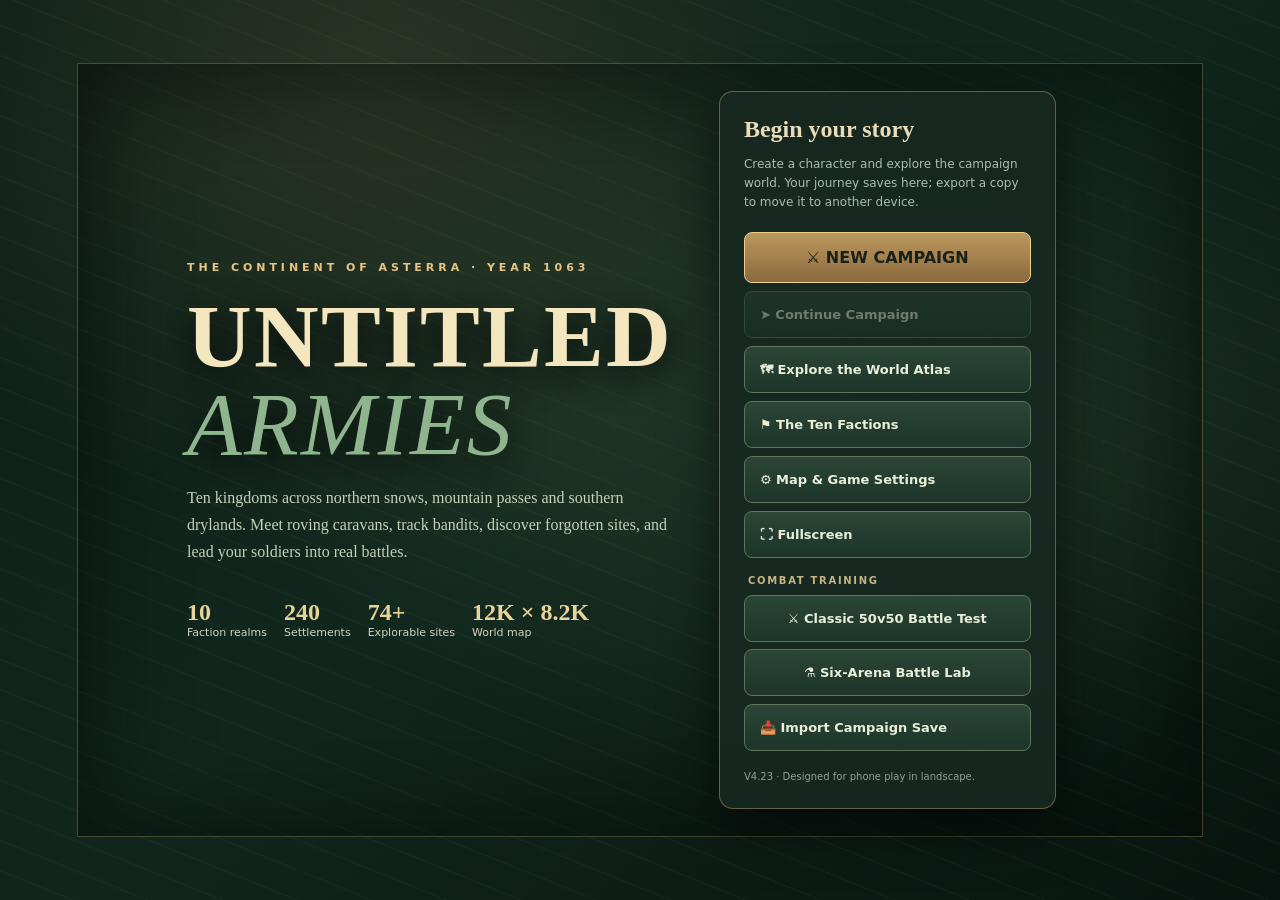
==== commit d1b1f24a: "V4.23 · Reliable overworld party following" ====
--- a/index.html
+++ b/index.html
@@ -5,7 +5,7 @@
 <meta name="viewport" content="width=device-width,initial-scale=1,maximum-scale=1,user-scalable=no,viewport-fit=cover">
 <meta name="theme-color" content="#091512">
 <meta name="description" content="Untitled Armies: a medieval campaign sandbox. Explore the vast continent of Asterra, meet ten factions, recruit and upgrade faction troops, and build your legend.">
-<title>Untitled Armies — Asterra Campaign · V4.22</title>
+<title>Untitled Armies — Asterra Campaign · V4.23</title>
 <link rel="stylesheet" href="campaign.css?v=4.22">
 </head>
 <body>
@@ -16,7 +16,7 @@
 </div>
 <div id="game" class="hidden">
  <header class="topbar">
-   <div class="brand"><span class="crest">⚔</span><div><strong>UNTITLED ARMIES</strong><small>ASTERRA CAMPAIGN · V4.22</small></div></div>
+   <div class="brand"><span class="crest">⚔</span><div><strong>UNTITLED ARMIES</strong><small>ASTERRA CAMPAIGN · V4.23</small></div></div>
   <div class="top-center">
    <div class="chip">📜 <b id="hudDay">Day 1 · 08:00</b></div>
    <div class="chip">⚑ <b id="hudRegion">Valdorian Kingdom</b></div>
@@ -91,7 +91,7 @@
    <p class="subtle">Click roaming parties to pursue them as they move. At close range, you can talk, trade or enter battle. Ruins, shrines and camps reward exploration.</p>
   </aside>
  </div>
- <div class="footer-hint">KINGDOM STANDING · LIVING ROADS · COMMAND ARMIES · PHONE LANDSCAPE · ASTERRA CAMPAIGN V4.22 · <a href="classic.html?v=4.22">Classic Combat</a> · <a href="lab.html">Battle Lab</a></div>
+ <div class="footer-hint">KINGDOM STANDING · LIVING ROADS · COMMAND ARMIES · PHONE LANDSCAPE · ASTERRA CAMPAIGN V4.23 · <a href="classic.html?v=4.22">Classic Combat</a> · <a href="lab.html">Battle Lab</a></div>
 </div>
 <div id="toast" class="toast hidden" role="status" aria-live="polite"></div>
 <section id="screenMenu" class="overlay" aria-label="Main menu">
@@ -121,7 +121,7 @@
    <a href="classic.html?v=4.22" class="btn" style="text-decoration:none;display:block;text-align:center;margin:7px 0">⚔ Classic 50v50 Battle Test</a>
    <a href="lab.html" class="btn" style="text-decoration:none;display:block;text-align:center;margin:7px 0">⚗ Six-Arena Battle Lab</a>
    <button id="menuImport" class="btn">📥 Import Campaign Save</button>
-   <div class="menu-foot">V4.22 · Designed for phone play in landscape.</div>
+   <div class="menu-foot">V4.23 · Designed for phone play in landscape.</div>
   </div>
  </div>
 </section>
@@ -413,7 +413,7 @@
 <script src="campaign-corridors.js?v=4.22"></script>
 <script src="campaign-bandit-profiles.js?v=4.22"></script>
 <script src="campaign-bandit-camps.js?v=4.22"></script>
-<script src="campaign.js?v=4.22"></script>
+<script src="campaign.js?v=4.23"></script>
 </body>
 </html>
 
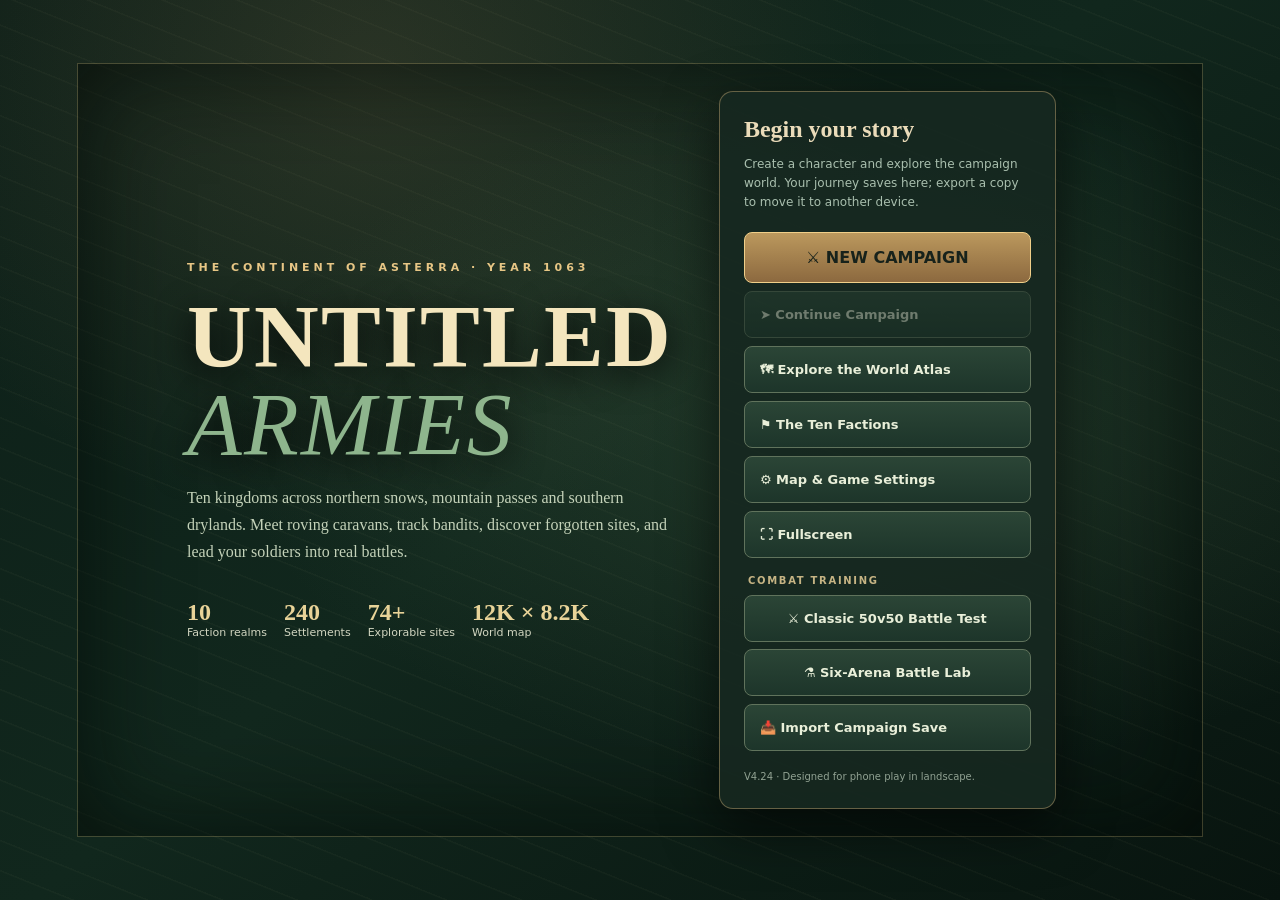
==== commit e894f6f5: "V4.24 · Skip the menu when returning from battle" ====
--- a/index.html
+++ b/index.html
@@ -5,10 +5,37 @@
 <meta name="viewport" content="width=device-width,initial-scale=1,maximum-scale=1,user-scalable=no,viewport-fit=cover">
 <meta name="theme-color" content="#091512">
 <meta name="description" content="Untitled Armies: a medieval campaign sandbox. Explore the vast continent of Asterra, meet ten factions, recruit and upgrade faction troops, and build your legend.">
-<title>Untitled Armies — Asterra Campaign · V4.23</title>
+<title>Untitled Armies — Asterra Campaign · V4.24</title>
 <link rel="stylesheet" href="campaign.css?v=4.22">
+<style>
+.battle-return #screenMenu,.battle-return .mobile-timebar{display:none}
+#battleReturnStatus,#battleReturnRetry[hidden]{display:none}
+.battle-return #battleReturnStatus{
+ position:fixed;inset:0;display:grid;place-content:center;justify-items:center;gap:12px;visibility:hidden;pointer-events:none;
+ color:#e7dbc0;font:600 .9rem system-ui;animation:show-battle-return-status 0s .3s forwards
+}
+.battle-return #battleReturnRetry{pointer-events:auto;min-height:44px}
+@keyframes show-battle-return-status{to{visibility:visible}}
+</style>
+<script>
+if(new URLSearchParams(location.search).get('battleReturn')==='1'){
+ const root=document.documentElement;
+ root.classList.add('battle-return');
+ document.addEventListener('DOMContentLoaded',()=>{
+  if(!root.classList.contains('battle-return'))return;
+  document.getElementById('battleReturnMessage').textContent='Could not load the campaign.';
+  const retry=document.getElementById('battleReturnRetry');
+  retry.href=location.href;
+  retry.hidden=false;
+ },{once:true});
+}
+</script>
 </head>
 <body>
+<div id="battleReturnStatus">
+ <span id="battleReturnMessage" role="status">Returning to campaign…</span>
+ <a id="battleReturnRetry" class="btn" hidden>Retry</a>
+</div>
 <div id="rotateNotice" role="status" aria-live="polite">
  <div class="rotate-phone" aria-hidden="true">▱<span>↻</span></div>
  <strong>Turn your phone sideways</strong>
@@ -16,7 +43,7 @@
 </div>
 <div id="game" class="hidden">
  <header class="topbar">
-   <div class="brand"><span class="crest">⚔</span><div><strong>UNTITLED ARMIES</strong><small>ASTERRA CAMPAIGN · V4.23</small></div></div>
+   <div class="brand"><span class="crest">⚔</span><div><strong>UNTITLED ARMIES</strong><small>ASTERRA CAMPAIGN · V4.24</small></div></div>
   <div class="top-center">
    <div class="chip">📜 <b id="hudDay">Day 1 · 08:00</b></div>
    <div class="chip">⚑ <b id="hudRegion">Valdorian Kingdom</b></div>
@@ -91,7 +118,7 @@
    <p class="subtle">Click roaming parties to pursue them as they move. At close range, you can talk, trade or enter battle. Ruins, shrines and camps reward exploration.</p>
   </aside>
  </div>
- <div class="footer-hint">KINGDOM STANDING · LIVING ROADS · COMMAND ARMIES · PHONE LANDSCAPE · ASTERRA CAMPAIGN V4.23 · <a href="classic.html?v=4.22">Classic Combat</a> · <a href="lab.html">Battle Lab</a></div>
+ <div class="footer-hint">KINGDOM STANDING · LIVING ROADS · COMMAND ARMIES · PHONE LANDSCAPE · ASTERRA CAMPAIGN V4.24 · <a href="classic.html?v=4.22">Classic Combat</a> · <a href="lab.html">Battle Lab</a></div>
 </div>
 <div id="toast" class="toast hidden" role="status" aria-live="polite"></div>
 <section id="screenMenu" class="overlay" aria-label="Main menu">
@@ -121,7 +148,7 @@
    <a href="classic.html?v=4.22" class="btn" style="text-decoration:none;display:block;text-align:center;margin:7px 0">⚔ Classic 50v50 Battle Test</a>
    <a href="lab.html" class="btn" style="text-decoration:none;display:block;text-align:center;margin:7px 0">⚗ Six-Arena Battle Lab</a>
    <button id="menuImport" class="btn">📥 Import Campaign Save</button>
-   <div class="menu-foot">V4.23 · Designed for phone play in landscape.</div>
+   <div class="menu-foot">V4.24 · Designed for phone play in landscape.</div>
   </div>
  </div>
 </section>
@@ -413,7 +440,7 @@
 <script src="campaign-corridors.js?v=4.22"></script>
 <script src="campaign-bandit-profiles.js?v=4.22"></script>
 <script src="campaign-bandit-camps.js?v=4.22"></script>
-<script src="campaign.js?v=4.23"></script>
+<script src="campaign.js?v=4.24"></script>
 </body>
 </html>
 
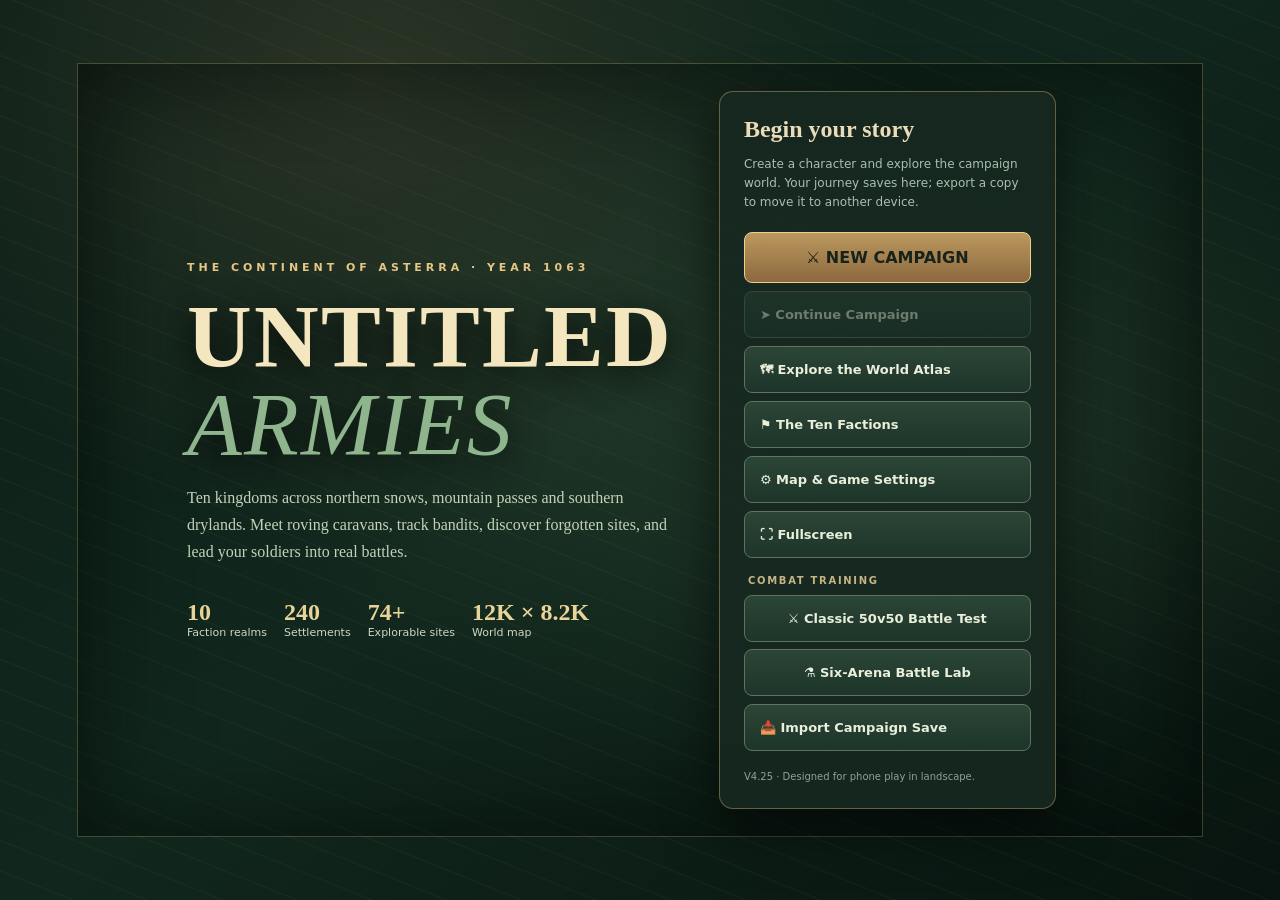
==== commit 3fe8da76: "V4.25 · Terrain-aware battlefield tactics" ====
--- a/index.html
+++ b/index.html
@@ -5,7 +5,7 @@
 <meta name="viewport" content="width=device-width,initial-scale=1,maximum-scale=1,user-scalable=no,viewport-fit=cover">
 <meta name="theme-color" content="#091512">
 <meta name="description" content="Untitled Armies: a medieval campaign sandbox. Explore the vast continent of Asterra, meet ten factions, recruit and upgrade faction troops, and build your legend.">
-<title>Untitled Armies — Asterra Campaign · V4.24</title>
+<title>Untitled Armies — Asterra Campaign · V4.25</title>
 <link rel="stylesheet" href="campaign.css?v=4.22">
 <style>
 .battle-return #screenMenu,.battle-return .mobile-timebar{display:none}
@@ -43,7 +43,7 @@
 </div>
 <div id="game" class="hidden">
  <header class="topbar">
-   <div class="brand"><span class="crest">⚔</span><div><strong>UNTITLED ARMIES</strong><small>ASTERRA CAMPAIGN · V4.24</small></div></div>
+   <div class="brand"><span class="crest">⚔</span><div><strong>UNTITLED ARMIES</strong><small>ASTERRA CAMPAIGN · V4.25</small></div></div>
   <div class="top-center">
    <div class="chip">📜 <b id="hudDay">Day 1 · 08:00</b></div>
    <div class="chip">⚑ <b id="hudRegion">Valdorian Kingdom</b></div>
@@ -118,7 +118,7 @@
    <p class="subtle">Click roaming parties to pursue them as they move. At close range, you can talk, trade or enter battle. Ruins, shrines and camps reward exploration.</p>
   </aside>
  </div>
- <div class="footer-hint">KINGDOM STANDING · LIVING ROADS · COMMAND ARMIES · PHONE LANDSCAPE · ASTERRA CAMPAIGN V4.24 · <a href="classic.html?v=4.22">Classic Combat</a> · <a href="lab.html">Battle Lab</a></div>
+ <div class="footer-hint">KINGDOM STANDING · LIVING ROADS · COMMAND ARMIES · PHONE LANDSCAPE · ASTERRA CAMPAIGN V4.25 · <a href="classic.html?v=4.25">Classic Combat</a> · <a href="lab.html">Battle Lab</a></div>
 </div>
 <div id="toast" class="toast hidden" role="status" aria-live="polite"></div>
 <section id="screenMenu" class="overlay" aria-label="Main menu">
@@ -145,10 +145,10 @@
    <button id="menuOptions" class="btn">⚙ Map & Game Settings</button>
    <button id="menuFullscreen" class="btn" type="button" aria-pressed="false">⛶ Fullscreen</button>
    <div class="section-caption">COMBAT TRAINING</div>
-   <a href="classic.html?v=4.22" class="btn" style="text-decoration:none;display:block;text-align:center;margin:7px 0">⚔ Classic 50v50 Battle Test</a>
+   <a href="classic.html?v=4.25" class="btn" style="text-decoration:none;display:block;text-align:center;margin:7px 0">⚔ Classic 50v50 Battle Test</a>
    <a href="lab.html" class="btn" style="text-decoration:none;display:block;text-align:center;margin:7px 0">⚗ Six-Arena Battle Lab</a>
    <button id="menuImport" class="btn">📥 Import Campaign Save</button>
-   <div class="menu-foot">V4.24 · Designed for phone play in landscape.</div>
+   <div class="menu-foot">V4.25 · Designed for phone play in landscape.</div>
   </div>
  </div>
 </section>
@@ -290,7 +290,7 @@
   <div class="modal-actions"><button class="btn" id="exportSave">📤 Export Save</button><button class="btn" id="importSave">📥 Import Save</button></div>
   <div class="modal-actions"><button class="btn" id="restoreBackup">↶ Restore Previous Save</button><button class="btn" id="restoreOlderBackup">↶ Restore Older Backup</button></div>
   <div class="modal-actions"><button class="btn" id="pauseOptions">⚙ Map Settings</button><button class="btn" id="pauseMenu">🏰 Main Menu</button></div>
-  <div class="eventbox"><b>Combat training</b><p>Practice with the same battle rules as your campaign.</p><a href="classic.html?v=4.22">Classic 50v50</a> · <a href="lab.html">Six-Arena Lab</a></div>
+  <div class="eventbox"><b>Combat training</b><p>Practice with the same battle rules as your campaign.</p><a href="classic.html?v=4.25">Classic 50v50</a> · <a href="lab.html">Six-Arena Lab</a></div>
  </div>
 </section>
 <section id="screenParty" class="overlay hidden" aria-label="Your party">
@@ -440,7 +440,7 @@
 <script src="campaign-corridors.js?v=4.22"></script>
 <script src="campaign-bandit-profiles.js?v=4.22"></script>
 <script src="campaign-bandit-camps.js?v=4.22"></script>
-<script src="campaign.js?v=4.24"></script>
+<script src="campaign.js?v=4.25"></script>
 </body>
 </html>
 
